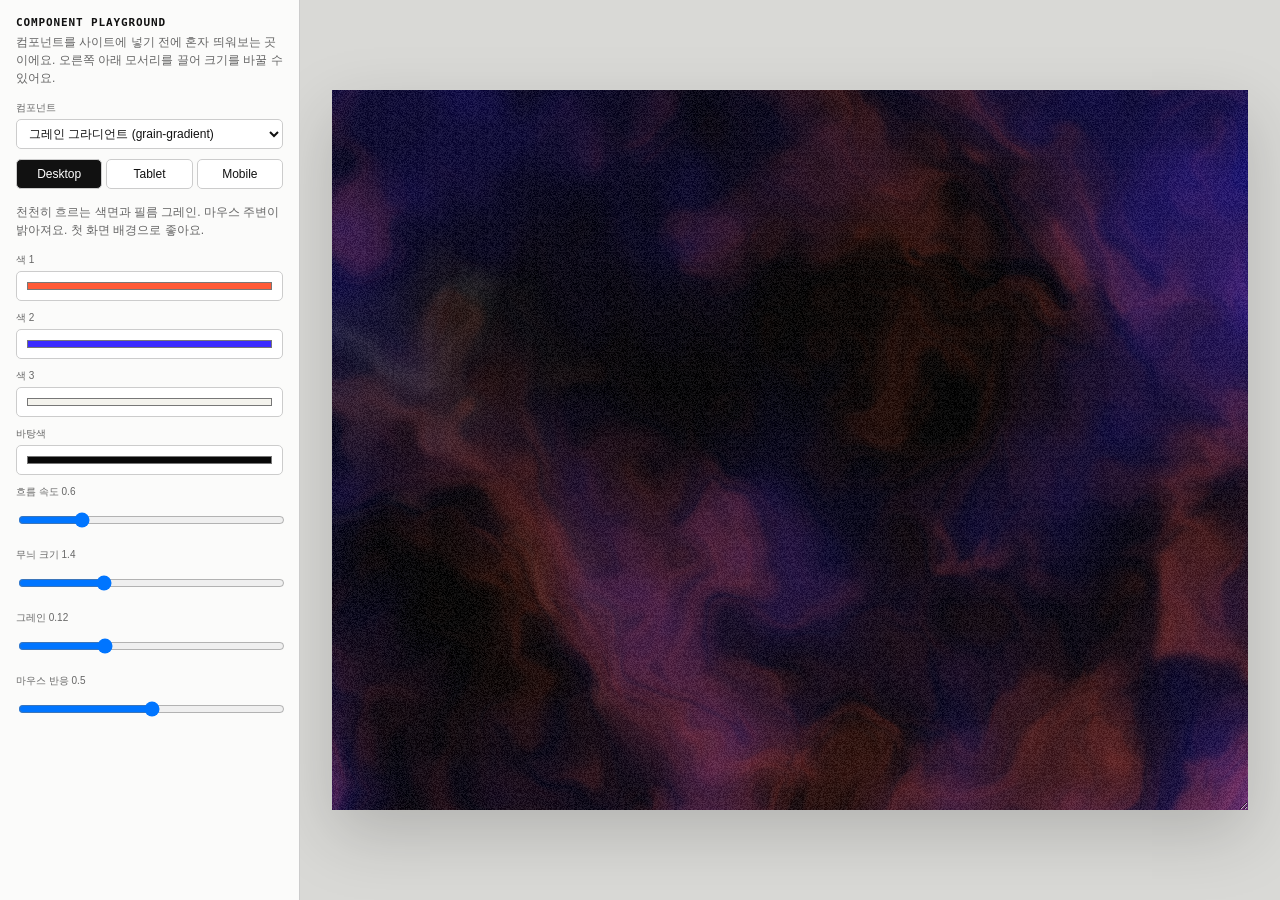
==== components/playground.html @ 98be7be2 "Archive Studio 5: responsive layouts, components, code blocks, motion - Desktop/Tablet/Mobile artboa" ====
<!doctype html>
<html lang="ko">
  <head>
    <meta charset="UTF-8" />
    <meta name="viewport" content="width=device-width, initial-scale=1" />
    <meta name="robots" content="noindex" />
    <title>Component Playground</title>
    <link rel="stylesheet" href="../styles.css?v=studio5" />
    <style>
      body { background: #d9d9d6; color: #111; font: 12px Arial, sans-serif; margin: 0; }
      .playground { display: grid; grid-template-columns: 300px minmax(0, 1fr); min-height: 100vh; }
      .playground aside { background: #fbfbfa; border-right: 1px solid #ccc; overflow: auto; padding: 16px; }
      .playground h1 { font: 600 11px/1.2 monospace; letter-spacing: .08em; margin: 0 0 4px; text-transform: uppercase; }
      .playground p { color: #666; line-height: 1.5; margin: 0 0 14px; }
      .playground label { display: block; margin-bottom: 10px; }
      .playground label span { color: #666; display: block; font-size: 10px; margin-bottom: 4px; }
      .playground input:not([type="checkbox"]), .playground select, .playground textarea { background: #fff; border: 1px solid #ccc; border-radius: 5px; box-sizing: border-box; min-height: 30px; padding: 6px 8px; width: 100%; }
      .playground .sizes { display: grid; gap: 4px; grid-template-columns: repeat(3, 1fr); margin-bottom: 14px; }
      .playground .sizes button { background: #fff; border: 1px solid #ccc; border-radius: 5px; padding: 7px; }
      .playground .sizes button.is-active { background: #111; color: #fff; }
      .playground main { align-items: center; display: flex; justify-content: center; overflow: auto; padding: 32px; }
      .stage { background: #fff; box-shadow: 0 24px 64px rgba(0,0,0,.18); position: relative; resize: both; overflow: hidden; }
      .stage > [data-component] { height: 100%; inset: 0; position: absolute; width: 100%; }
      .error { color: #ad3131; white-space: pre-wrap; }
    </style>
  </head>
  <body>
    <div class="playground">
      <aside>
        <h1>Component playground</h1>
        <p>컴포넌트를 사이트에 넣기 전에 혼자 띄워보는 곳이에요. 오른쪽 아래 모서리를 끌어 크기를 바꿀 수 있어요.</p>
        <label><span>컴포넌트</span><select data-pick></select></label>
        <div class="sizes"><button data-size="1200x720" class="is-active" type="button">Desktop</button><button data-size="834x700" type="button">Tablet</button><button data-size="390x700" type="button">Mobile</button></div>
        <p data-description></p>
        <form data-props></form>
        <p class="error" data-error></p>
      </aside>
      <main><div class="stage" data-stage style="width:1200px;height:720px"></div></main>
    </div>
    <script type="module">
      import { loadComponentMetas, mountComponents, resolveProps } from "../archive/components-host.js?v=studio5";
      const params = new URLSearchParams(location.search);
      const picker = document.querySelector("[data-pick]");
      const form = document.querySelector("[data-props]");
      const stage = document.querySelector("[data-stage]");
      const errorBox = document.querySelector("[data-error]");
      const escape = (value) => String(value ?? "").replace(/[&<>"']/g, (char) => ({ "&": "&amp;", "<": "&lt;", ">": "&gt;", '"': "&quot;", "'": "&#039;" })[char]);
      const metas = await loadComponentMetas();
      picker.innerHTML = metas.map((meta) => `<option value="${meta.id}">${escape(meta.name)} (${meta.id})</option>`).join("");
      if (params.get("c")) picker.value = params.get("c");
      let host = null;
      let props = {};

      const field = (prop, value) => {
        const name = `data-prop="${prop.key}"`;
        if (prop.type === "toggle") return `<label><input ${name} type="checkbox" ${value ? "checked" : ""}> ${escape(prop.label)}</label>`;
        if (prop.type === "select") return `<label><span>${escape(prop.label)}</span><select ${name}>${prop.options.map(([key, label]) => `<option value="${escape(key)}" ${key === value ? "selected" : ""}>${escape(label)}</option>`).join("")}</select></label>`;
        if (prop.type === "textarea" || prop.type === "images") return `<label><span>${escape(prop.label)}</span><textarea ${name} rows="4">${escape(Array.isArray(value) ? value.join("\n") : value)}</textarea></label>`;
        const type = prop.type === "range" ? "range" : prop.type === "number" ? "number" : prop.type === "color" ? "color" : "text";
        return `<label><span>${escape(prop.label)} <output>${prop.type === "range" ? escape(value) : ""}</output></span><input ${name} type="${type}" value="${escape(value)}" ${prop.min != null ? `min="${prop.min}"` : ""} ${prop.max != null ? `max="${prop.max}"` : ""} ${prop.step != null ? `step="${prop.step}"` : ""}></label>`;
      };

      const mount = () => {
        host?.destroy();
        errorBox.textContent = "";
        const meta = metas.find((item) => item.id === picker.value);
        stage.innerHTML = `<div class="canvas-component" data-component="${meta.id}" data-component-props="${escape(JSON.stringify(props))}"></div>`;
        host = mountComponents([stage], { editing: false });
        setTimeout(() => { const error = stage.querySelector("[data-component-error]")?.dataset.componentError; if (error) errorBox.textContent = error; }, 600);
      };

      const choose = () => {
        const meta = metas.find((item) => item.id === picker.value);
        props = resolveProps(meta, {});
        document.querySelector("[data-description]").textContent = meta.error ? `불러오기 실패: ${meta.error}` : meta.description;
        form.innerHTML = meta.props.map((prop) => field(prop, props[prop.key])).join("");
        mount();
      };

      form.addEventListener("input", (event) => {
        const input = event.target.closest("[data-prop]");
        if (!input) return;
        const meta = metas.find((item) => item.id === picker.value);
        const prop = meta.props.find((item) => item.key === input.dataset.prop);
        props[prop.key] = input.type === "checkbox" ? input.checked : ["range", "number"].includes(prop.type) ? Number(input.value) : prop.type === "images" ? input.value.split("\n").filter(Boolean) : input.value;
        const output = input.closest("label")?.querySelector("output");
        if (output) output.textContent = input.value;
        clearTimeout(form._timer);
        form._timer = setTimeout(mount, prop.type === "range" ? 120 : 300);
      });
      picker.addEventListener("change", choose);
      document.querySelectorAll("[data-size]").forEach((button) => button.addEventListener("click", () => {
        document.querySelectorAll("[data-size]").forEach((item) => item.classList.toggle("is-active", item === button));
        const [width, height] = button.dataset.size.split("x");
        stage.style.width = `${width}px`;
        stage.style.height = `${height}px`;
      }));
      choose();
    </script>
  </body>
</html>
---- styles.css ----
:root {
  --black: #080808;
  --white: #f4f3ed;
  --muted: #a4a39c;
  --accent: #ff5a36;
  --signal: #d8ff3e;
  --paper: #f1efe8;
  --ink: #11110f;
  --line-dark: rgba(244, 243, 237, 0.18);
  --line-light: rgba(17, 17, 15, 0.2);
  --sans: Arial, Helvetica, "Apple SD Gothic Neo", sans-serif;
  --serif: Georgia, "Times New Roman", "Noto Serif KR", serif;
  --mono: "SFMono-Regular", Consolas, "Liberation Mono", monospace;
}

* { box-sizing: border-box; }
html { background: var(--black); scroll-behavior: smooth; }
body { margin: 0; background: var(--black); color: var(--white); font-family: var(--sans); -webkit-font-smoothing: antialiased; text-rendering: optimizeLegibility; }
a { color: inherit; text-decoration: none; }
button, input, textarea, select { color: inherit; font: inherit; }
button { border: 0; }
::selection { background: var(--accent); color: var(--black); }
:focus-visible { outline: 2px solid currentColor; outline-offset: 4px; }
.skip-link { background: var(--white); color: var(--black); left: 1rem; padding: .65rem 1rem; position: fixed; top: -5rem; z-index: 100; }
.skip-link:focus { top: 1rem; }
.loading-screen { align-items: center; display: flex; font-family: var(--mono); font-size: .65rem; justify-content: center; letter-spacing: .08em; min-height: 100svh; text-transform: uppercase; }

.view-switch { align-items: center; display: flex; font-size: .7rem; gap: .5rem; letter-spacing: .08em; text-transform: uppercase; }
.view-switch a { opacity: .4; transition: opacity 180ms ease; }
.view-switch a:hover, .view-switch a.is-active { opacity: 1; }
.view-switch span { opacity: .35; }

/* Procedural project visuals */
.project-visual { background: color-mix(in srgb, var(--project-accent) 12%, #111); contain: paint; min-height: 16rem; overflow: hidden; position: relative; }
.project-visual > img { height: 100%; inset: 0; object-fit: cover; position: absolute; transition: filter 600ms ease, transform 900ms cubic-bezier(.16, 1, .3, 1); width: 100%; }
.project-visual__fallback { height: 100%; inset: 0; min-height: inherit; overflow: hidden; position: absolute; }
.project-visual__fallback::after { background-image: url("data:image/svg+xml,%3Csvg viewBox='0 0 180 180' xmlns='http://www.w3.org/2000/svg'%3E%3Cfilter id='n'%3E%3CfeTurbulence type='fractalNoise' baseFrequency='.92' numOctaves='3' stitchTiles='stitch'/%3E%3C/filter%3E%3Crect width='100%25' height='100%25' filter='url(%23n)' opacity='.24'/%3E%3C/svg%3E"); content: ""; inset: 0; mix-blend-mode: overlay; opacity: .42; pointer-events: none; position: absolute; }
.project-visual__upload-hint { bottom: 1rem; color: rgba(255,255,255,.64); font-family: var(--mono); font-size: .56rem; letter-spacing: .08em; position: absolute; right: 1rem; text-transform: uppercase; z-index: 4; }
.eye-field { background: radial-gradient(circle at 50% 50%, color-mix(in srgb, var(--project-secondary) 20%, transparent), transparent 52%), linear-gradient(125deg, #090909 0%, color-mix(in srgb, var(--project-accent) 40%, #090909) 100%); display: grid; gap: clamp(.7rem, 2.3vw, 2.2rem); grid-template-columns: repeat(5,1fr); inset: 0; padding: 11%; position: absolute; transform: scale(1.08) rotate(-5deg); }
.eye-field span { align-self: center; aspect-ratio: 2.1/1; border: 1px solid color-mix(in srgb, var(--project-secondary) 60%, transparent); border-radius: 50%; position: relative; transition: transform 500ms cubic-bezier(.16,1,.3,1); }
.eye-field span::after { aspect-ratio: 1; background: var(--project-secondary); border-radius: 50%; box-shadow: 0 0 1.1rem color-mix(in srgb,var(--project-secondary) 65%,transparent); content: ""; left: calc(50% - .17rem); position: absolute; top: calc(50% - .17rem); width: .34rem; }
.project-visual:hover .eye-field span:nth-child(3n+1) { transform: translateX(18%); }
.project-visual:hover .eye-field span:nth-child(3n+2) { transform: translateX(-16%); }
.balance-field { background: radial-gradient(circle at 20% 18%, rgba(255,255,255,.16), transparent 18%), linear-gradient(145deg, color-mix(in srgb,var(--project-accent) 78%,#090909),#090909 72%); inset: 0; position: absolute; }
.balance-field__ring { border: clamp(1.1rem,4vw,3.7rem) solid var(--project-secondary); border-radius: 50%; height: 65%; left: 22%; mix-blend-mode: screen; position: absolute; top: 13%; transform: rotate(-18deg); transition: transform 1.2s cubic-bezier(.16,1,.3,1); width: 50%; }
.balance-field__line { background: rgba(255,255,255,.72); height: 1px; left: 8%; position: absolute; top: 58%; transform: rotate(7deg); width: 86%; }
.balance-field__orb { aspect-ratio: 1; background: var(--project-secondary); border-radius: 50%; box-shadow: 0 0 2.5rem color-mix(in srgb,var(--project-secondary) 55%,transparent); position: absolute; transition: transform 1s cubic-bezier(.16,1,.3,1); }
.balance-field__orb--a { left: 14%; top: 51%; width: 6%; }
.balance-field__orb--b { right: 12%; top: 54%; width: 10%; }
.project-visual:hover .balance-field__ring { transform: rotate(11deg) scale(1.03); }
.project-visual:hover .balance-field__orb--a { transform: translate(12vw,-2.2rem); }
.project-visual:hover .balance-field__orb--b { transform: translate(-8vw,1.1rem); }
.sun-field { background: linear-gradient(180deg,#131927 0%,#1d2935 39%,color-mix(in srgb,var(--project-accent) 48%,#8c533b) 100%); inset: 0; position: absolute; }
.sun-field__disc { aspect-ratio: 1; background: var(--project-secondary); border-radius: 50%; box-shadow: 0 0 2rem color-mix(in srgb,var(--project-secondary) 95%,transparent),0 0 8rem color-mix(in srgb,var(--project-secondary) 52%,transparent); left: 50%; position: absolute; top: 44%; transform: translate(-50%,-50%); transition: transform 1.4s cubic-bezier(.16,1,.3,1); width: 43%; }
.sun-field__figure { background: #ecebe2; border-radius: 50% 50% 38% 38%; bottom: 8%; height: 33%; left: 47%; position: absolute; width: 7%; }
.sun-field__figure::after { background: #ecebe2; border-radius: 50%; content: ""; left: -7%; padding-top: 110%; position: absolute; top: -41%; width: 114%; }
.sun-field__horizon { background: rgba(255,255,255,.45); bottom: 7.5%; height: 1px; left: 6%; position: absolute; width: 88%; }
.project-visual:hover .sun-field__disc { transform: translate(-50%,-50%) scale(1.18); }

/* Immersive experience */
.experience-page { --mouse-x: 50vw; --mouse-y: 50vh; background: var(--black); color: var(--white); min-height: 100vh; overflow: clip; position: relative; }
.experience-page__aura { background: radial-gradient(circle 18rem at var(--mouse-x) var(--mouse-y),color-mix(in srgb,var(--accent) 11%,transparent),transparent 75%); inset: 0; pointer-events: none; position: fixed; z-index: 20; }
.experience-header { align-items: center; border-bottom: 1px solid var(--line-dark); display: grid; grid-template-columns: 1fr auto 1fr; left: 0; mix-blend-mode: difference; padding: 1.05rem 1.35rem; position: absolute; right: 0; top: 0; z-index: 30; }
.experience-header__name { align-items: center; display: flex; gap: .8rem; }
.experience-header__name span:first-child { border: 1px solid currentColor; border-radius: 50%; display: grid; font-size: .6rem; height: 2.1rem; letter-spacing: .04em; place-items: center; width: 2.1rem; }
.experience-header__name span:last-child { font-size: .62rem; letter-spacing: .07em; text-transform: uppercase; }
.experience-header__contact { align-items: center; display: flex; font-size: .65rem; gap: .5rem; justify-self: end; letter-spacing: .08em; text-transform: uppercase; }
.experience-header__contact span { transition: transform 200ms ease; }
.experience-header__contact:hover span { transform: translate(.2rem,-.2rem); }
.experience-hero { align-items: center; display: flex; min-height: 100svh; overflow: hidden; padding: 7rem 1.35rem 1.25rem; position: relative; }
.pointer-field { cursor: crosshair; height: 100%; inset: 0; position: absolute; touch-action: pan-y; width: 100%; }
.experience-hero::after { background: linear-gradient(90deg,rgba(8,8,8,.8),transparent 32%,transparent 72%,rgba(8,8,8,.38)),linear-gradient(0deg,rgba(8,8,8,.58),transparent 30%); content: ""; inset: 0; pointer-events: none; position: absolute; }
.experience-hero__topline { display: flex; font-family: var(--mono); font-size: .54rem; justify-content: space-between; left: 1.35rem; letter-spacing: .08em; position: absolute; right: 1.35rem; text-transform: uppercase; top: 5.3rem; z-index: 2; }
.experience-hero__topline span:nth-child(2) { left: 50%; position: absolute; transform: translateX(-50%); }
.experience-hero__title-wrap { pointer-events: none; position: relative; width: 100%; z-index: 2; }
.experience-hero__kicker { font-family: var(--serif); font-size: clamp(.88rem,1.3vw,1.2rem); font-style: italic; margin: 0 0 .8rem .4rem; }
.experience-hero h1 { align-items: center; display: flex; font-size: clamp(3.5rem,10.8vw,10rem); font-weight: 400; justify-content: space-between; letter-spacing: -.075em; line-height: .82; margin: 0; white-space: nowrap; }
.experience-hero h1 > span:not(.experience-hero__connector) { animation: title-breathe 8s ease-in-out infinite alternate; }
.experience-hero h1 > span:nth-child(3) { animation-delay: -2.6s; }
.experience-hero h1 > span:nth-child(5) { animation-delay: -5.2s; }
.experience-hero__connector { color: var(--accent); font-family: var(--serif); font-size: .35em; font-style: italic; letter-spacing: 0; margin: 0 .12em; }
@keyframes title-breathe { from { opacity: .82; transform: scaleX(.98); } to { opacity: 1; transform: scaleX(1.015); } }
.experience-hero__intro { bottom: 1.35rem; font-family: var(--serif); font-size: clamp(1rem,1.45vw,1.3rem); left: 1.35rem; line-height: 1.35; margin: 0; max-width: 31rem; position: absolute; z-index: 2; }
.experience-hero__scroll { align-items: center; bottom: 1.35rem; display: flex; font-family: var(--mono); font-size: .54rem; gap: .8rem; left: 50%; letter-spacing: .08em; position: absolute; text-transform: uppercase; transform: translateX(-50%); z-index: 3; }
.experience-hero__scroll span:last-child { animation: scroll-nudge 1.5s ease-in-out infinite; }
@keyframes scroll-nudge { 0%,100% { transform: translateY(-.15rem); } 50% { transform: translateY(.25rem); } }
.experience-hero__index { bottom: 1.35rem; display: flex; flex-direction: column; position: absolute; right: 1.35rem; text-align: right; z-index: 2; }
.experience-hero__index span:first-child { color: var(--signal); font-family: var(--serif); font-size: 2.6rem; font-style: italic; line-height: .9; }
.experience-hero__index span:last-child { font-family: var(--mono); font-size: .5rem; letter-spacing: .05em; margin-top: .4rem; text-transform: uppercase; }
.section-label { font-family: var(--mono); font-size: .56rem; letter-spacing: .08em; margin: 0; text-transform: uppercase; }
[data-reveal] { opacity: 0; transform: translateY(3rem); transition: opacity 900ms cubic-bezier(.16,1,.3,1),transform 900ms cubic-bezier(.16,1,.3,1); }
[data-reveal].is-visible { opacity: 1; transform: translateY(0); }
.experience-manifesto { border-bottom: 1px solid var(--line-dark); border-top: 1px solid var(--line-dark); display: grid; gap: 2rem; grid-template-columns: 1fr 3.6fr 1fr; padding: clamp(5rem,10vw,10rem) 1.35rem; }
.experience-manifesto__body p { font-size: clamp(2.25rem,5.35vw,5.8rem); font-weight: 400; letter-spacing: -.06em; line-height: .98; margin: 0; }
.experience-manifesto__body p + p { margin-top: .15em; padding-left: 8%; }
.experience-manifesto__body em { color: var(--accent); font-family: var(--serif); font-weight: 400; }
.experience-manifesto__aside { align-self: end; display: flex; flex-direction: column; font-family: var(--mono); font-size: .54rem; gap: .45rem; letter-spacing: .06em; text-transform: uppercase; }
.experience-works { padding: clamp(5rem,10vw,9rem) 1.35rem; }
.experience-section-head { align-items: end; display: flex; justify-content: space-between; margin-bottom: 3rem; }
.experience-section-head > p:last-child { color: var(--muted); font-family: var(--serif); font-size: .95rem; font-style: italic; margin: 0; }
.experience-works__list { display: flex; flex-direction: column; gap: clamp(5rem,10vw,10rem); }
.experience-work { --card-x: 0; --card-y: 0; display: grid; gap: 1rem; grid-template-columns: minmax(6rem,.7fr) minmax(0,4.2fr) minmax(16rem,1.5fr); position: relative; }
.experience-work:nth-child(even) { grid-template-columns: minmax(16rem,1.5fr) minmax(0,4.2fr) minmax(6rem,.7fr); }
.experience-work:nth-child(even) .experience-work__meta { grid-column: 3; grid-row: 1; }
.experience-work:nth-child(even) .project-visual { grid-column: 2; grid-row: 1; }
.experience-work:nth-child(even) .experience-work__copy { grid-column: 1; grid-row: 1; }
.experience-work__meta { border-top: 1px solid var(--line-dark); display: flex; flex-direction: column; font-family: var(--mono); font-size: .53rem; gap: .45rem; letter-spacing: .05em; padding-top: .75rem; text-transform: uppercase; }
.experience-work__meta span:first-child { color: var(--accent); font-family: var(--serif); font-size: 3.2rem; font-style: italic; letter-spacing: -.05em; line-height: .8; margin-bottom: auto; }
.experience-work > .project-visual { aspect-ratio: 1.42/1; transform: perspective(1100px) rotateY(calc(var(--card-x)*1.8deg)) rotateX(calc(var(--card-y)*-1.8deg)); transition: transform 500ms cubic-bezier(.16,1,.3,1); }
.experience-work__copy { align-content: end; border-top: 1px solid var(--line-dark); display: grid; gap: 2rem; padding-top: .75rem; position: relative; }
.experience-work__copy > div > p { color: var(--muted); font-family: var(--serif); font-size: .9rem; margin: 0 0 .35rem; }
.experience-work__copy h2 { font-size: clamp(1.8rem,3.3vw,3.8rem); font-weight: 400; letter-spacing: -.055em; line-height: .95; margin: 0; }
.experience-work__copy > p { color: #b4b3ad; font-family: var(--serif); font-size: .95rem; line-height: 1.48; margin: 0; max-width: 25rem; }
.experience-work__arrow { align-items: center; border: 1px solid var(--line-dark); border-radius: 50%; display: flex; height: 2.8rem; justify-content: center; position: absolute; right: 0; top: .75rem; transition: background 250ms ease,color 250ms ease,transform 250ms ease; width: 2.8rem; }
.experience-work:hover .experience-work__arrow { background: var(--white); color: var(--black); transform: rotate(45deg); }
.experience-research { border-top: 1px solid var(--line-dark); padding: clamp(5rem,10vw,9rem) 1.35rem; }
.experience-research__grid { display: grid; grid-template-columns: repeat(3,1fr); }
.experience-research__grid article { border-left: 1px solid var(--line-dark); min-height: 25rem; padding: 1.2rem; position: relative; }
.experience-research__grid article:last-child { border-right: 1px solid var(--line-dark); }
.experience-research__grid article > span { color: var(--accent); font-family: var(--serif); font-size: 1rem; font-style: italic; }
.experience-research__grid h2 { bottom: 7.8rem; font-size: clamp(1.8rem,3vw,3.5rem); font-weight: 400; left: 1.2rem; letter-spacing: -.05em; line-height: .92; margin: 0; position: absolute; right: 1.2rem; }
.experience-research__grid article > p { bottom: 1.2rem; color: var(--muted); font-family: var(--serif); font-size: .94rem; left: 1.2rem; line-height: 1.45; margin: 0; max-width: 23rem; position: absolute; right: 1.2rem; }
.experience-about { background: var(--white); color: var(--black); display: grid; gap: 2rem; grid-template-columns: 1fr 3.4fr 1fr; padding: clamp(5rem,10vw,10rem) 1.35rem; }
.experience-about__copy h2 { font-size: clamp(2.5rem,5.4vw,6rem); font-weight: 400; letter-spacing: -.065em; line-height: .93; margin: 0; }
.experience-about__copy > p { font-family: var(--serif); font-size: clamp(1.05rem,1.4vw,1.28rem); line-height: 1.5; margin: 5rem 0 0 24%; max-width: 38rem; }
.experience-about__contact { align-self: end; font-family: var(--mono); font-size: .56rem; letter-spacing: .04em; text-transform: uppercase; }
.experience-about__contact a { border-bottom: 1px solid currentColor; display: inline-block; margin-top: 1rem; padding-bottom: .25rem; }
.experience-footer { align-items: center; background: var(--white); border-top: 1px solid var(--line-light); color: var(--black); display: grid; font-family: var(--mono); font-size: .53rem; grid-template-columns: 1fr auto 1fr; letter-spacing: .05em; padding: 1.4rem 1.35rem; text-transform: uppercase; }
.experience-footer p { margin: 0; }
.experience-footer div { display: flex; gap: 1rem; }
.experience-footer button { background: none; cursor: pointer; justify-self: end; padding: 0; text-transform: uppercase; }

/* Freeform archive canvas */
html[data-view="archive"],html[data-view="archive"] body { background: #fff; color: #111; }
.archive-page { background: #fff; color: #111; min-height: 100vh; overflow: clip; }
.archive-page ::selection { background: #111; color: #fff; }
.archive-canvas-nav { align-items: center; background: rgba(255,255,255,.9); border-bottom: 1px solid #e6e6e6; display: flex; height: 3rem; justify-content: center; position: relative; z-index: 100; }
.archive-canvas-nav .view-switch { font-size: .62rem; }
.archive-canvas-viewport { min-height: calc(100vh - 3rem); overflow: hidden; width: 100%; }
.archive-canvas-sizer { margin: 0 auto; position: relative; }
.archive-canvas { background: #fff; overflow: hidden; position: relative; transform-origin: top left; }
.canvas-block { position: absolute; transform-origin: center; }
.canvas-block__entrance,.canvas-block__timeline,.canvas-block__loop,.canvas-block__hover,.canvas-block__content,.canvas-block__content > *,.canvas-block__link { display: block; height: 100%; width: 100%; }
.canvas-block__entrance { opacity: 1; transition: opacity var(--entrance-duration) var(--entrance-easing) var(--entrance-delay),filter var(--entrance-duration) var(--entrance-easing) var(--entrance-delay),transform var(--entrance-duration) var(--entrance-easing) var(--entrance-delay); }
.canvas-block__timeline { transform-origin: center; }
[data-motion-lab] .canvas-block__timeline { will-change: transform,opacity,filter; }
.canvas-block__text { margin: 0; overflow: hidden; white-space: pre-wrap; }
.canvas-block img,.canvas-block video,.canvas-block audio,.canvas-block iframe { border: 0; display: block; height: 100%; width: 100%; }
.canvas-block__repeated-image,.canvas-block__shape { height: 100%; width: 100%; }
.canvas-block__button { align-items: center; display: flex; justify-content: center; overflow: hidden; text-decoration: none; }
.canvas-block__link:active .canvas-block__button { transform: scale(.97); }
.canvas-block__line { height: 100%; width: 100%; }
.canvas-block--image .canvas-block__content,.canvas-block--video .canvas-block__content,.canvas-block--audio .canvas-block__content,.canvas-block--gallery .canvas-block__content,.canvas-block--embed .canvas-block__content { overflow: hidden; }
.canvas-block__placeholder { align-items: center; background: repeating-linear-gradient(135deg,#f2f2f2,#f2f2f2 8px,#e9e9e9 8px,#e9e9e9 16px); color: #777; display: flex; font-family: var(--mono); font-size: .65rem; height: 100%; justify-content: center; letter-spacing: .08em; width: 100%; }
.canvas-native-media,.canvas-gif-shell,.canvas-embed-shell,.canvas-embed-placeholder,.canvas-editor-media-preview,.canvas-audio-link,.canvas-media-poster { height: 100%; position: relative; width: 100%; }
.canvas-native-media video,.canvas-native-media audio,.canvas-gif-shell img,.canvas-media-poster__image { height: 100%; object-fit: cover; width: 100%; }
.canvas-media-poster { align-items: center; background: #e9e9e5; display: flex; justify-content: center; overflow: hidden; }
.canvas-media-poster__fallback { color: #111; font-family: var(--mono); font-size: clamp(.62rem,1.1vw,1rem); letter-spacing: .12em; text-align: center; text-transform: uppercase; }
.canvas-media-play { align-items: center; backdrop-filter: blur(14px); background: rgba(17,17,17,.88); border: 1px solid rgba(255,255,255,.28); border-radius: 999px; bottom: 18px; color: #fff; cursor: pointer; display: flex; font-family: var(--mono); font-size: 10px; gap: 9px; left: 18px; letter-spacing: .04em; max-width: calc(100% - 36px); min-height: 44px; padding: 10px 14px; position: absolute; text-transform: uppercase; transform: scale(var(--archive-control-scale,1)); transform-origin: left bottom; transition: background 180ms ease,transform 180ms ease; width: auto; z-index: 4; }
.canvas-media-play:hover { background: #111; transform: translateY(-2px) scale(var(--archive-control-scale,1)); }
.canvas-media-play:focus-visible { outline: 2px solid #fff; outline-offset: 3px; }
.canvas-media-play span { font-size: 9px; }
.canvas-media-play strong { font-size: inherit; font-weight: 500; overflow: hidden; text-overflow: ellipsis; white-space: nowrap; }
.canvas-media-play[hidden] { display: none; }
.canvas-native-media[data-media-mode="controls"] .canvas-media-play { display: none; }
.archive-canvas--compact-controls .canvas-native-media[data-media-mode="controls"] .canvas-media-play { display: flex; }
.canvas-native-media--audio { align-items: center; background: #111; display: flex; padding: 12px; }
.canvas-native-media--audio audio { height: 40px; }
.canvas-audio-link { align-items: center; background: #111; color: #fff; display: flex; font-family: var(--mono); gap: 14px; justify-content: center; letter-spacing: .04em; padding: 16px; text-transform: uppercase; }
.canvas-audio-link span { font-size: 1.5em; }
.canvas-embed-placeholder { background: #e9e9e5; overflow: hidden; }
.canvas-embed-placeholder .canvas-media-poster { inset: 0; position: absolute; }
.canvas-media-link-label { backdrop-filter: blur(14px); background: rgba(255,255,255,.88); border: 1px solid rgba(0,0,0,.18); bottom: 18px; color: #111; font-family: var(--mono); font-size: 10px; left: 18px; letter-spacing: .05em; min-height: 44px; padding: 14px; position: absolute; text-transform: uppercase; transform: scale(var(--archive-control-scale,1)); transform-origin: left bottom; z-index: 3; }
.canvas-embed-shell iframe { inset: 0; position: absolute; }
.canvas-editor-media-preview { background: #e9e9e5; overflow: hidden; }
.canvas-editor-media-preview--audio { align-items: center; background: #111; color: #fff; display: flex; gap: 14px; padding: 18px; }
.canvas-editor-media-preview--audio > span:first-child { font-size: 1.6em; }
.canvas-editor-media-badge { background: #111; color: #fff; font-family: var(--mono); font-size: 10px; left: 12px; letter-spacing: .08em; padding: 6px 8px; position: absolute; text-transform: uppercase; top: 12px; z-index: 4; }
.canvas-marquee { align-items: center; display: flex; overflow: hidden; white-space: nowrap; }
.canvas-marquee__track { animation: archive-marquee var(--marquee-speed) linear infinite; display: flex; min-width: max-content; will-change: transform; }
.canvas-marquee--right .canvas-marquee__track { animation-direction: reverse; }
.canvas-marquee__track > div { display: flex; }
.canvas-marquee__track span { display: inline-block; padding-right: 1.2em; }
@keyframes archive-marquee { to { transform: translateX(-50%); } }

/* Archive interactions */
.canvas-block[data-entrance="fade"] .canvas-block__entrance { opacity: 0; }
.canvas-block[data-entrance="rise"] .canvas-block__entrance { opacity: 0; transform: translateY(54px); }
.canvas-block[data-entrance="fall"] .canvas-block__entrance { opacity: 0; transform: translateY(-54px); }
.canvas-block[data-entrance="slide-left"] .canvas-block__entrance { opacity: 0; transform: translateX(70px); }
.canvas-block[data-entrance="slide-right"] .canvas-block__entrance { opacity: 0; transform: translateX(-70px); }
.canvas-block[data-entrance="scale"] .canvas-block__entrance { opacity: 0; transform: scale(.78); }
.canvas-block[data-entrance="blur"] .canvas-block__entrance { filter: blur(24px); opacity: 0; transform: scale(1.04); }
.canvas-block[data-entrance="rotate"] .canvas-block__entrance { opacity: 0; transform: rotate(-12deg) scale(.88); }
.canvas-block.is-motion-visible .canvas-block__entrance { filter: none; opacity: 1; transform: none; }
.canvas-block[data-loop="float"] .canvas-block__loop { animation: archive-float var(--loop-duration) ease-in-out var(--loop-delay) infinite var(--loop-direction); }
.canvas-block[data-loop="pulse"] .canvas-block__loop { animation: archive-pulse var(--loop-duration) ease-in-out var(--loop-delay) infinite var(--loop-direction); }
.canvas-block[data-loop="spin"] .canvas-block__loop { animation: archive-spin var(--loop-duration) linear var(--loop-delay) infinite var(--loop-direction); }
.canvas-block[data-loop="bounce"] .canvas-block__loop { animation: archive-bounce var(--loop-duration) cubic-bezier(.33,1,.68,1) var(--loop-delay) infinite var(--loop-direction); }
.canvas-block[data-loop="sway"] .canvas-block__loop { animation: archive-sway var(--loop-duration) ease-in-out var(--loop-delay) infinite var(--loop-direction); }
.canvas-block[data-loop="breathe"] .canvas-block__loop { animation: archive-breathe var(--loop-duration) ease-in-out var(--loop-delay) infinite var(--loop-direction); }
.canvas-block__hover { transition: filter var(--hover-duration) ease,opacity var(--hover-duration) ease,transform var(--hover-duration) cubic-bezier(.22,1,.36,1); }
.canvas-block[data-hover="lift"]:hover .canvas-block__hover { filter: drop-shadow(0 18px 16px rgba(0,0,0,.22)); transform: translateY(-12px); }
.canvas-block[data-hover="scale"]:hover .canvas-block__hover { transform: scale(var(--hover-amount)); }
.canvas-block[data-hover="tilt"]:hover .canvas-block__hover { transform: perspective(700px) rotateX(5deg) rotateY(-7deg) scale(1.02); }
.canvas-block[data-hover="glow"]:hover .canvas-block__hover { filter: drop-shadow(0 0 22px currentColor); }
.canvas-block[data-hover="invert"]:hover .canvas-block__hover { filter: invert(1); }
.canvas-block[data-hover="fade"]:hover .canvas-block__hover { opacity: .45; }
@keyframes archive-float { to { transform: translateY(-22px); } }
@keyframes archive-pulse { to { opacity: .38; } }
@keyframes archive-spin { to { transform: rotate(360deg); } }
@keyframes archive-bounce { 45% { transform: translateY(-26px); } 70% { transform: translateY(0); } 84% { transform: translateY(-9px); } }
@keyframes archive-sway { to { transform: rotate(5deg); } }
@keyframes archive-breathe { to { transform: scale(1.07); } }
.archive-motion-paused .canvas-block * { animation-play-state: paused !important; }

.canvas-gallery { height: 100%; overflow: hidden; width: 100%; }
.canvas-gallery--grid { display: grid; gap: var(--gallery-gap); grid-auto-rows: minmax(0,1fr); grid-template-columns: repeat(var(--gallery-columns),minmax(0,1fr)); }
.canvas-gallery__item { height: 100%; margin: 0; min-height: 0; overflow: hidden; position: relative; width: 100%; }
.canvas-gallery--grid .canvas-gallery__item { height: auto; }
.canvas-gallery__item img { height: 100%; object-fit: cover; width: 100%; }
.canvas-gallery__item figcaption { background: linear-gradient(transparent,rgba(0,0,0,.72)); bottom: 0; color: #fff; font-size: 11px; left: 0; padding: 28px 12px 10px; position: absolute; right: 0; }
.canvas-gallery--slideshow { position: relative; }
.canvas-gallery--slideshow .canvas-gallery__item { inset: 0; opacity: 0; position: absolute; transition: opacity 600ms ease; }
.canvas-gallery--slideshow .canvas-gallery__item.is-active { opacity: 1; }
.canvas-auto-nav { align-items: center; display: flex; gap: var(--nav-gap); height: 100%; overflow: auto; scrollbar-width: none; width: 100%; }
.canvas-auto-nav::-webkit-scrollbar { display: none; }
.canvas-auto-nav--vertical { align-items: flex-start; flex-direction: column; justify-content: center; }
.canvas-auto-nav a { align-items: baseline; display: inline-flex; gap: .42em; text-decoration: none; transition: background 180ms ease,color 180ms ease,opacity 180ms ease; }
.canvas-auto-nav a > span { font-size: .68em; opacity: .5; }
.canvas-auto-nav--active-underline a[aria-current="page"] { text-decoration: underline; text-underline-offset: .25em; }
.canvas-auto-nav--active-pill a { border-radius: 999px; padding: .45em .75em; }
.canvas-auto-nav--active-pill a[aria-current="page"] { background: #111; color: #fff; }
.canvas-auto-nav--active-fade a:not([aria-current="page"]) { opacity: .3; }
.canvas-auto-nav--active-none a[aria-current="page"] { text-decoration: none; }

.archive-page-nav { background: rgba(255,255,255,.86); border: 1px solid rgba(0,0,0,.12); border-radius: 999px; display: flex; gap: .25rem; left: 50%; max-width: calc(100vw - 2rem); overflow-x: auto; padding: .3rem; position: fixed; top: 4rem; transform: translateX(-50%); white-space: nowrap; z-index: 110; }
.archive-page-nav a { border-radius: 999px; font-family: var(--mono); font-size: .55rem; letter-spacing: .04em; padding: .5rem .72rem; text-transform: uppercase; }
.archive-page-nav a.is-active { background: #111; color: #fff; }
.archive-scroll-progress { background: #111; height: 2px; left: 0; position: fixed; right: 0; top: 0; transform: scaleX(0); transform-origin: left; z-index: 150; }
.archive-motion-toggle { background: rgba(255,255,255,.88); border: 1px solid rgba(0,0,0,.18); bottom: 1rem; color: #111; cursor: pointer; font-family: var(--mono); font-size: .53rem; letter-spacing: .04em; padding: .55rem .7rem; position: fixed; right: 1rem; text-transform: uppercase; z-index: 120; }
.archive-custom-cursor { left: 0; pointer-events: none; position: fixed; top: 0; z-index: 9999; }
.archive-custom-cursor--dot { background: var(--cursor-color); border-radius: 50%; height: 14px; margin: -7px 0 0 -7px; width: 14px; }
.archive-custom-cursor--crosshair { height: 24px; margin: -12px 0 0 -12px; width: 24px; }
.archive-custom-cursor--crosshair::before,.archive-custom-cursor--crosshair::after { background: var(--cursor-color); content: ""; left: 50%; position: absolute; top: 50%; transform: translate(-50%,-50%); }
.archive-custom-cursor--crosshair::before { height: 1px; width: 100%; }.archive-custom-cursor--crosshair::after { height: 100%; width: 1px; }
.has-archive-cursor,.has-archive-cursor a,.has-archive-cursor button { cursor: none !important; }
.archive-lightbox { background: rgba(0,0,0,.92); border: 0; height: 100%; margin: 0; max-height: none; max-width: none; padding: 4rem; width: 100%; }
.archive-lightbox::backdrop { background: rgba(0,0,0,.9); }
.archive-lightbox img { height: 100%; object-fit: contain; width: 100%; }
.archive-lightbox button { background: transparent; color: #fff; cursor: pointer; font-size: 2rem; position: absolute; right: 1.5rem; top: 1rem; }
.has-archive-cursor .archive-lightbox,.has-archive-cursor .archive-lightbox * { cursor: auto !important; }
.has-archive-cursor .archive-lightbox button { cursor: pointer !important; }
.archive-transition-fade { animation: archive-page-fade var(--page-transition-duration) var(--page-transition-easing) both; }
.archive-transition-slide { animation: archive-page-slide var(--page-transition-duration) var(--page-transition-easing) both; }
.archive-transition-zoom { animation: archive-page-zoom var(--page-transition-duration) var(--page-transition-easing) both; }
.archive-native-transition .archive-transition-fade,.archive-native-transition .archive-transition-slide,.archive-native-transition .archive-transition-zoom { animation: none; }
@keyframes archive-page-fade { from { opacity: 0; } }
@keyframes archive-page-slide { from { opacity: 0; transform: translateY(28px); } }
@keyframes archive-page-zoom { from { opacity: 0; transform: scale(.985); } }
::view-transition-old(root) { animation-duration: var(--page-transition-duration); }
::view-transition-new(root) { animation-duration: var(--page-transition-duration); }

/* Archive Studio 4 */
.archive-page--studio { background: #d9d9d6; height: 100dvh; overflow: hidden; }
.archive-studio { --studio-accent: #4d5cff; --studio-border: #d9d9d6; --studio-muted: #767676; --studio-panel: #fbfbfa; background: #d9d9d6; color: #111; display: grid; font-family: Arial,sans-serif; font-size: 12px; grid-template-columns: 292px minmax(0,1fr) 326px; height: 100dvh; }
.archive-studio * { box-sizing: border-box; }
.archive-studio button,.archive-studio input,.archive-studio textarea,.archive-studio select { color: #111; font: inherit; }
.archive-studio button { cursor: pointer; }
.archive-studio button:focus-visible,.archive-studio input:focus-visible,.archive-studio textarea:focus-visible,.archive-studio select:focus-visible,.archive-studio summary:focus-visible { outline: 2px solid var(--studio-accent); outline-offset: 1px; }
.archive-studio__left,.archive-studio__inspector { background: var(--studio-panel); overflow: auto; position: relative; z-index: 50; }
.archive-studio__left { border-right: 1px solid var(--studio-border); }
.archive-studio__inspector { border-left: 1px solid var(--studio-border); }
.archive-studio__brand { align-items: center; border-bottom: 1px solid var(--studio-border); display: flex; font-family: var(--mono); height: 58px; justify-content: space-between; padding: 0 16px; }
.archive-studio__brand strong { align-items: center; display: flex; font-size: 11px; gap: 8px; letter-spacing: .065em; }
.archive-studio__brand b { align-items: center; background: #111; border-radius: 50%; color: #fff; display: inline-flex; font-size: 9px; height: 21px; justify-content: center; width: 21px; }
.archive-studio__brand span,.studio-muted { color: var(--studio-muted); font-size: 10px; }
.studio-exit { align-items: center; border-bottom: 1px solid var(--studio-border); display: flex; font-size: 11px; height: 39px; padding: 0 16px; transition: background 150ms ease; }
.studio-exit:hover { background: #f0f0ed; }
.studio-panel { border-bottom: 1px solid var(--studio-border); padding: 16px; }
.studio-panel h2 { color: #111; font-family: var(--mono); font-size: 9px; font-weight: 600; letter-spacing: .1em; margin: 0; text-transform: uppercase; }
.studio-panel__head { align-items: center; display: flex; justify-content: space-between; margin-bottom: 13px; }
.studio-panel__head > div { align-items: baseline; display: flex; gap: 7px; }
.studio-panel__head small { color: var(--studio-muted); font-size: 9px; }
.studio-page-group { background: #f3f3f0; border-radius: 7px; margin-bottom: 8px; padding: 5px; }
.studio-page-group__label { align-items: center; color: #5f5f5b; display: flex; font-family: var(--mono); font-size: 9px; justify-content: space-between; letter-spacing: .07em; padding: 5px 6px 7px; text-transform: uppercase; }
.studio-page-group__label small { align-items: center; background: #e3e3df; border-radius: 999px; display: inline-flex; font-size: 8px; height: 16px; justify-content: center; min-width: 16px; padding: 0 5px; }
.studio-page-group > .studio-muted { margin: 2px 6px 6px; }
.studio-page-row { align-items: center; border: 1px solid transparent; border-radius: 5px; display: grid; grid-template-columns: minmax(0,1fr) auto; margin-bottom: 2px; transition: background 140ms ease,border-color 140ms ease; }
.studio-page-row:last-child { margin-bottom: 0; }
.studio-page-row:hover { background: rgba(255,255,255,.62); }
.studio-page-row.is-active { background: #fff; border-color: #d5d5d1; box-shadow: 0 1px 3px rgba(0,0,0,.05); }
.studio-page-row > button { align-items: center; background: transparent; display: grid; gap: 7px; grid-template-columns: 14px minmax(0,1fr); min-width: 0; padding: 7px; text-align: left; width: 100%; }
.studio-page-row__icon { color: var(--studio-accent); font-size: 9px; text-align: center; }
.studio-page-row strong { font-size: 11px; font-weight: 500; overflow: hidden; text-overflow: ellipsis; white-space: nowrap; }
.studio-page-row small { color: #686864; font-family: var(--mono); font-size: 9px; grid-column: 2; overflow: hidden; text-overflow: ellipsis; white-space: nowrap; }
.studio-page-row > div { display: none; gap: 1px; padding-right: 4px; }
.studio-page-row:hover > div,.studio-page-row.is-active > div { display: flex; }
.studio-page-row > div button { background: transparent; border-radius: 3px; color: #777; padding: 4px; }
.studio-page-row > div button:hover { background: #ecece8; color: #111; }
.studio-page-create { display: grid; gap: 6px; grid-template-columns: 1.25fr 1fr; margin-top: 9px; }
.studio-page-create button { background: #fff; border: 1px solid #cececa; border-radius: 6px; font-size: 10px; padding: 9px 7px; }
.studio-page-create button:first-child { background: #111; border-color: #111; color: #fff; }
.studio-page-create button:hover { transform: translateY(-1px); }
.studio-pages [data-page-list] { max-height: 310px; overflow: auto; }
.studio-page-actions { display: grid; gap: 5px; grid-template-columns: 1.3fr 1fr 1fr; }
.studio-page-actions button,.studio-presets button { background: #fff; border: 1px solid #d3d3cf; border-radius: 5px; font-size: 10px; min-height: 31px; padding: 7px 5px; }
.studio-page-actions button:disabled { color: #999; cursor: default; }
.studio-layers [data-layer-list] { max-height: 220px; overflow: auto; }
.studio-layer { align-items: center; background: transparent; border-radius: 5px; display: grid; font-size: 11px; gap: 7px; grid-template-columns: 44px minmax(0,1fr) auto; padding: 7px 8px; text-align: left; width: 100%; }
.studio-layer span { color: #686864; font-family: var(--mono); font-size: 9px; overflow: hidden; text-transform: uppercase; }
.studio-layer:hover,.studio-layer.is-active { background: #eaeae7; }
.studio-insert__label { color: #686864; font-family: var(--mono); font-size: 9px; letter-spacing: .08em; margin: 15px 0 6px; text-transform: uppercase; }
.studio-add-grid { display: grid; gap: 6px; grid-template-columns: 1fr 1fr; }
.studio-add-grid button,.inspector-actions button,.inspector-file,.studio-callout button { background: #fff; border: 1px solid #d3d3cf; border-radius: 6px; font-size: 11px; min-height: 37px; padding: 8px; text-align: left; transition: border-color 140ms ease,box-shadow 140ms ease,transform 140ms ease; }
.studio-add-grid button:hover,.inspector-actions button:hover,.inspector-file:hover,.studio-callout button:hover { border-color: #777; box-shadow: 0 2px 8px rgba(0,0,0,.06); transform: translateY(-1px); }
.studio-site-settings { cursor: default; padding: 0; }
.studio-site-settings > summary { cursor: pointer; font-family: var(--mono); font-size: 9px; font-weight: 600; letter-spacing: .1em; list-style: none; padding: 16px; text-transform: uppercase; }
.studio-site-settings > summary::after { color: #777; content: "+"; float: right; }
.studio-site-settings[open] > summary::after { content: "−"; }
.studio-site-settings__body { border-top: 1px solid var(--studio-border); padding: 14px 16px 5px; }
.studio-fields { display: grid; gap: 8px; }
.studio-fields--two { grid-template-columns: minmax(0,1fr) minmax(0,1fr); }
.archive-studio label { display: block; margin: 0 0 10px; min-width: 0; }
.archive-studio label > span { color: #686864; display: block; font-size: 10px; line-height: 1.3; margin-bottom: 4px; }
.archive-studio input:not([type="checkbox"]),.archive-studio textarea,.archive-studio select { background: #fff; border: 1px solid #d3d3cf; border-radius: 5px; min-height: 32px; padding: 7px 8px; resize: vertical; width: 100%; }
.archive-studio textarea { line-height: 1.45; }
.archive-studio input:not([type="checkbox"]):hover,.archive-studio textarea:hover,.archive-studio select:hover { border-color: #aaa; }
.archive-studio input:not([type="checkbox"]):focus,.archive-studio textarea:focus,.archive-studio select:focus { border-color: var(--studio-accent); box-shadow: 0 0 0 2px rgba(77,92,255,.1); outline: 0; }
.archive-studio input[type="checkbox"] { accent-color: var(--studio-accent); height: 14px; margin: 0; width: 14px; }
.studio-check { align-items: center; display: flex !important; gap: 7px; }
.studio-check span { margin: 0 !important; }
.studio-checks { display: grid; gap: 2px 8px; grid-template-columns: minmax(0,1fr) minmax(0,1fr); }
.archive-studio__center { display: grid; grid-template-columns: minmax(0,1fr); grid-template-rows: 58px minmax(0,1fr); min-height: 0; min-width: 0; overflow: hidden; }
.archive-studio__center.is-motion-mode { grid-template-rows: 58px minmax(0,1fr) 264px; }
.archive-studio__topbar { align-items: center; background: rgba(251,251,250,.96); border-bottom: 1px solid var(--studio-border); display: flex; gap: 16px; justify-content: space-between; padding: 0 12px 0 16px; position: relative; z-index: 40; }
.studio-mode-switch { background: #e9e9e5; border: 1px solid #d0d0cc; border-radius: 7px; display: flex; flex: 0 0 auto; padding: 2px; }
.archive-studio__topbar .studio-mode-switch button { background: transparent; border: 0; border-radius: 5px; min-height: 27px; padding: 5px 9px; }
.archive-studio__topbar .studio-mode-switch button.is-active { background: #111; color: #fff; }
.studio-topbar__context { align-items: baseline; display: flex; flex: 0 0 auto; gap: 8px; min-width: 0; }
.studio-topbar__context strong { font-size: 12px; font-weight: 600; }
.studio-topbar__context span { color: #666; font-family: var(--mono); font-size: 9px; }
.studio-topbar__context small { color: #676763; font-size: 9px; max-width: 155px; overflow: hidden; text-overflow: ellipsis; white-space: nowrap; }
.studio-topbar__actions { display: flex; gap: 5px; min-width: 0; overflow-x: auto; padding: 8px 0; }
.archive-studio__topbar button,.archive-studio__topbar select { background: #fff; border: 1px solid #d3d3cf; border-radius: 5px; flex: 0 0 auto; font-size: 10px; min-height: 32px; padding: 7px 9px; white-space: nowrap; }
.archive-studio__topbar button:hover,.archive-studio__topbar select:hover { border-color: #888; }
.archive-studio__topbar .studio-publish { background: #111; border-color: #111; box-shadow: -12px 0 16px var(--studio-panel); color: #fff; position: sticky; right: 0; z-index: 2; }
.archive-studio__workspace { background-color: #d9d9d6; background-image: radial-gradient(rgba(0,0,0,.12) .65px,transparent .65px); background-size: 14px 14px; min-height: 0; overflow: auto; padding: clamp(28px,3vw,40px); }
.archive-studio__board-sizer { margin: 0 auto; position: relative; }
.archive-studio__board { box-shadow: 0 2px 3px rgba(0,0,0,.1),0 24px 72px rgba(0,0,0,.14); left: 0; position: absolute; top: 0; transform-origin: top left; width: max-content; }
.archive-canvas--editing { background-image: linear-gradient(rgba(0,0,0,.038) 1px,transparent 1px),linear-gradient(90deg,rgba(0,0,0,.038) 1px,transparent 1px); background-size: var(--canvas-grid) var(--canvas-grid); overflow: hidden; }
.archive-canvas__empty { align-items: center; color: #a4a4a0; display: flex; font-family: var(--mono); font-size: 11px; inset: 0; justify-content: center; letter-spacing: .06em; pointer-events: none; position: absolute; }
.archive-studio .canvas-block { cursor: move; touch-action: none; }
.archive-studio .canvas-block__content { pointer-events: none; }
.archive-studio .canvas-block__entrance,.archive-studio .canvas-block__loop,.archive-studio .canvas-block__hover { animation: none !important; filter: none !important; opacity: 1 !important; transform: none !important; transition: none !important; }
.archive-studio .canvas-block.is-hidden-layer { opacity: .22 !important; }
.archive-studio .canvas-block.is-locked { cursor: not-allowed; }
.archive-studio .canvas-block::after { border: calc(1px / var(--studio-zoom,1)) solid transparent; content: ""; inset: 0; pointer-events: none; position: absolute; }
.archive-studio .canvas-block:hover::after { border-color: #7582ff; }
.archive-studio .canvas-block.is-selected::after { border-color: var(--studio-accent); box-shadow: 0 0 0 calc(1px / var(--studio-zoom,1)) rgba(77,92,255,.16); }
.archive-studio__center.is-motion-mode .archive-studio__workspace { background-color: #cfd0d8; }
.archive-studio__center.is-motion-mode .canvas-block { cursor: crosshair; }
.archive-studio__center.is-motion-mode .canvas-block__resize { display: none !important; }
.canvas-block__resize { background: #fff; border: calc(1px / var(--studio-zoom,1)) solid var(--studio-accent); bottom: calc(-5px / var(--studio-zoom,1)); cursor: nwse-resize !important; display: none; height: calc(10px / var(--studio-zoom,1)); padding: 0; position: absolute; right: calc(-5px / var(--studio-zoom,1)); touch-action: none; width: calc(10px / var(--studio-zoom,1)); z-index: 10; }
.canvas-block.is-selected .canvas-block__resize { display: block; }
.canvas-block.is-locked .canvas-block__resize { display: none; }
[data-public-draggable] { cursor: grab; touch-action: none; }
[data-public-draggable]:active { cursor: grabbing; }
.inspector-empty { color: #777; padding: 28px 18px; }
.inspector-empty span { font-family: var(--mono); font-size: 9px; letter-spacing: .08em; }
.inspector-empty p { line-height: 1.55; }
.inspector-head { align-items: center; border-bottom: 1px solid var(--studio-border); display: flex; justify-content: space-between; min-height: 72px; padding: 14px 16px; }
.inspector-head > div { display: flex; flex-direction: column; gap: 3px; min-width: 0; }
.inspector-head span { color: #686864; font-family: var(--mono); font-size: 9px; letter-spacing: .08em; text-transform: uppercase; }
.inspector-head strong { font-size: 13px; overflow: hidden; text-overflow: ellipsis; white-space: nowrap; }
.inspector-head small { color: #888; font-size: 9px; }
.inspector-head button { background: transparent; color: #ad3131; font-size: 10px; }
.studio-inspector-section { border-bottom: 1px solid var(--studio-border); }
.studio-inspector-section > summary { align-items: center; cursor: pointer; display: grid; gap: 2px 8px; grid-template-columns: minmax(0,1fr) auto; list-style: none; padding: 13px 16px; }
.studio-inspector-section > summary::-webkit-details-marker { display: none; }
.studio-inspector-section > summary::after { color: #888; content: "+"; font-size: 14px; grid-column: 2; grid-row: 1 / span 2; }
.studio-inspector-section[open] > summary::after { content: "−"; }
.studio-inspector-section > summary span { font-size: 11px; font-weight: 600; }
.studio-inspector-section > summary small { color: #686864; font-size: 10px; }
.studio-inspector-section__body { border-top: 1px solid #e8e8e5; padding: 14px 16px 8px; }
.studio-inspector-section--accent > summary { background: #f0f1ff; }
.studio-inspector-section--accent > summary span { color: #2637db; }
.studio-inspector-section--accent .studio-inspector-section__body { background: #fafaff; }
.studio-presets { display: grid; gap: 4px; grid-template-columns: repeat(5,minmax(0,1fr)); margin-bottom: 10px; }
.studio-button-row { display: grid; gap: 6px; grid-template-columns: 1fr 1fr; }
.studio-button-row .inspector-file { margin-top: 0; }
.inspector-actions { display: grid; gap: 6px; grid-template-columns: repeat(3,1fr); }
.inspector-file { margin: -2px 0 10px; width: 100%; }
.studio-help { color: #777; font-size: 10px; line-height: 1.5; margin: -2px 0 12px; }
.studio-callout { background: #f1f1ee; border: 1px solid #deded9; border-radius: 7px; margin: 0 0 11px; padding: 11px; }
.studio-callout strong { display: block; font-size: 10px; margin-bottom: 5px; }
.studio-callout p { color: #71716d; font-size: 10px; line-height: 1.45; margin: 0; }
.studio-callout button { margin-top: 10px; min-height: 32px; width: 100%; }
.studio-nav-page-list { background: #f2f2ef; border-radius: 7px; margin: 0 0 11px; padding: 5px; }
.studio-nav-page { align-items: center; background: #fff; border-radius: 4px; display: grid; gap: 5px; grid-template-columns: minmax(0,1fr) auto; margin: 0 0 3px; padding: 5px 6px; }
.studio-nav-page:last-child { margin-bottom: 0 !important; }
.studio-nav-page > label { align-items: center; display: grid; gap: 6px; grid-template-columns: 16px minmax(0,1fr) auto; margin: 0; }
.studio-nav-page > label > span { color: #111; font-size: 10px; margin: 0; overflow: hidden; text-overflow: ellipsis; white-space: nowrap; }
.studio-nav-page small { color: #6f6f6b; font-size: 9px; }
.studio-nav-page__move { display: flex; }
.studio-nav-page__move button { background: transparent; border-radius: 3px; color: #666; font-size: 10px; height: 24px; padding: 0; width: 22px; }
.studio-nav-page__move button:hover { background: #ededeb; color: #111; }
.studio-nav-page__move button:disabled { color: #bbb; cursor: default; }
.studio-nav-page.is-disabled { opacity: .45; }

/* Motion Lab */
.studio-layer i { color: #635bff; font-family: var(--mono); font-size: 8px; font-style: normal; margin-left: auto; }
.studio-inspector-section--motion-lab > summary { background: linear-gradient(100deg,#ecebff,#f8f3ff); }
.studio-inspector-section--motion-lab > summary span { color: #4b35df; letter-spacing: .04em; }
.studio-inspector-section--motion-lab .studio-inspector-section__body { background: #fcfbff; }
.motion-lab-presets { display: grid; gap: 5px; grid-template-columns: repeat(2,minmax(0,1fr)); margin: 0 0 12px; }
.motion-lab-presets button { background: linear-gradient(135deg,#171719,#37314f); border: 1px solid #514b69; border-radius: 6px; color: #fff; font-size: 9px; min-height: 34px; padding: 7px; text-align: left; }
.motion-lab-presets button:hover { border-color: #9186ff; transform: translateY(-1px); }
.motion-lab-inspector-actions { display: grid; gap: 5px; grid-template-columns: 1fr 1fr 1fr; margin: 4px 0 12px; }
.motion-lab-inspector-actions button { background: #171719; border: 1px solid #303034; border-radius: 5px; color: #fff; font-size: 9px; min-height: 34px; padding: 7px 5px; }
.motion-lab-inspector-actions--frames { grid-template-columns: 1fr 1fr; }
.motion-lab-callout { background: #efedff; border-color: #d8d3ff; }
.motion-lab-mini-timeline { background: #171719; border: 1px solid #303034; border-radius: 7px; color: #b9b8c1; margin: 8px 0 13px; padding: 9px 10px 14px; }
.motion-lab-mini-ruler { display: flex; font-family: var(--mono); font-size: 8px; justify-content: space-between; }
.motion-lab-mini-track { background: #34343a; height: 2px; margin-top: 13px; position: relative; }
.motion-lab-mini-track > i { background: #ff5ec4; height: 26px; left: 0; position: absolute; top: -13px; width: 1px; }
.motion-lab-key-dot { background: #b9afff; border: 2px solid #171719; height: 14px; margin-left: -7px; padding: 0; position: absolute; top: -6px; transform: rotate(45deg); width: 14px; }
.motion-lab-key-dot span { color: transparent; }
.motion-lab-key-dot.is-active { background: #ff5ec4; box-shadow: 0 0 0 2px #ff5ec455; }
.motion-lab-frame-head { align-items: center; display: flex; justify-content: space-between; margin: 0 0 10px; }
.motion-lab-frame-head > div:first-child { display: flex; flex-direction: column; gap: 2px; }
.motion-lab-frame-head span { color: #665f80; font-family: var(--mono); font-size: 8px; letter-spacing: .08em; }
.motion-lab-frame-head strong { font-size: 13px; }
.motion-lab-frame-head > div:last-child { display: flex; gap: 4px; }
.motion-lab-frame-head button { background: #fff; border: 1px solid #d8d5e8; border-radius: 4px; font-size: 9px; min-height: 28px; padding: 5px 7px; }
.motion-lab-range { display: block; margin-bottom: 13px; }
.motion-lab-range > span { color: #646070; display: flex; font-size: 9px; justify-content: space-between; margin-bottom: 6px; }
.motion-lab-range input { accent-color: #635bff; padding: 0 !important; width: 100%; }
.motion-lab-dock { background: #141416; border-top: 1px solid #2d2d31; color: #f1f1f4; display: none; grid-template-rows: 45px 32px minmax(0,1fr); min-height: 0; min-width: 0; overflow: hidden; position: relative; z-index: 45; }
.is-motion-mode .motion-lab-dock { display: grid; }
.motion-lab-dock__header { align-items: center; border-bottom: 1px solid #2b2b30; display: flex; justify-content: space-between; padding: 0 12px 0 14px; }
.motion-lab-dock__header > div:first-child { align-items: baseline; display: flex; gap: 10px; min-width: 0; }
.motion-lab-dock__header strong { font-family: var(--mono); font-size: 10px; letter-spacing: .08em; }
.motion-lab-dock__header span { color: #85858f; font-size: 9px; overflow: hidden; text-overflow: ellipsis; white-space: nowrap; }
.motion-lab-dock__transport { display: flex; flex: 1 1 auto; gap: 5px; justify-content: flex-end; min-width: 0; overflow-x: auto; }
.motion-lab-dock__transport button,.motion-lab-dock__transport select { background: #222226; border: 1px solid #38383e; border-radius: 5px; color: #eaeaef; font-size: 9px; height: 28px; padding: 0 8px; }
.archive-studio .motion-lab-dock__transport select { min-height: 28px; width: auto; }
.motion-lab-dock__transport button:hover,.motion-lab-dock__transport select:hover { background: #303036; border-color: #69636f; }
.motion-lab-dock__scrubber { align-items: center; border-bottom: 1px solid #29292e; display: grid; gap: 8px; grid-template-columns: 22px minmax(0,1fr) 88px; padding: 0 14px; }
.motion-lab-dock__scrubber span,.motion-lab-dock__scrubber output { color: #85858f; font-family: var(--mono); font-size: 8px; }
.motion-lab-dock__scrubber output { text-align: right; }
.motion-lab-dock__scrubber input { accent-color: #ff5ec4; height: 16px; margin: 0; padding: 0; width: 100%; }
.archive-studio .motion-lab-dock__scrubber input,.archive-studio .motion-lab-range input { background: transparent; border: 0; box-shadow: none; min-height: 16px; padding: 0; }
.motion-lab-dock__rows { min-height: 0; overflow: auto; position: relative; }
.motion-lab-dock__row { border-bottom: 1px solid #27272b; display: grid; grid-template-columns: 186px minmax(280px,1fr); min-height: 38px; }
.motion-lab-dock__row.is-selected { background: #242129; }
.motion-lab-dock__layer { align-items: center; background: #1b1b1e; border: 0; border-right: 1px solid #2c2c31; color: #e9e9ed; display: grid; gap: 7px; grid-template-columns: 13px minmax(0,1fr) auto; min-width: 0; padding: 0 10px; text-align: left; }
.motion-lab-dock__layer > span { color: #6d6878; font-size: 9px; }
.motion-lab-dock__row.has-motion .motion-lab-dock__layer > span { color: #ff5ec4; }
.motion-lab-dock__layer strong { font-size: 9px; overflow: hidden; text-overflow: ellipsis; white-space: nowrap; }
.motion-lab-dock__layer small { color: #777781; font-family: var(--mono); font-size: 7px; }
.motion-lab-dock__track { background-image: linear-gradient(90deg,transparent 24.8%,#28282d 25%,transparent 25.2%,transparent 49.8%,#28282d 50%,transparent 50.2%,transparent 74.8%,#28282d 75%,transparent 75.2%); position: relative; }
.motion-lab-dock__clip { background: #514977; border: 1px solid #756ba8; border-radius: 3px; height: 20px; min-width: 4px; opacity: .72; position: absolute; top: 9px; }
.motion-lab-dock__clip.is-scroll { background: linear-gradient(90deg,#293d64,#6a3970); border-color: #75548d; }
.motion-lab-dock__key { background: #d4ccff; border: 1px solid #141416; height: 10px; margin-left: -5px; padding: 0; position: absolute; top: 14px; transform: rotate(45deg); width: 10px; z-index: 3; }
.motion-lab-dock__key.is-active { background: #ff5ec4; box-shadow: 0 0 0 2px #ff5ec455; }
.motion-lab-dock__track > button[data-motion-add-track] { background: transparent; border: 1px dashed #3b3b42; border-radius: 4px; color: #75757f; font-size: 8px; left: 8px; padding: 4px 8px; position: absolute; top: 7px; }
.motion-lab-dock__playhead { background: #ff5ec4; bottom: 0; left: var(--motion-playhead-left,186px); pointer-events: none; position: absolute; top: 0; width: 1px; z-index: 8; }
.motion-lab-dock__playhead::before { background: #ff5ec4; border-radius: 50%; content: ""; height: 7px; left: -3px; position: absolute; top: 0; width: 7px; }
.motion-lab-dock__empty { color: #777781; font-size: 10px; padding: 30px; }

@media (max-width: 1050px) {
  .archive-studio { grid-template-columns: 254px minmax(660px,1fr) 286px; min-width: 1200px; }
  .archive-page--studio { overflow: auto; }
  .studio-topbar__context small { display: none; }
}

/* Project dossier */
.project-page { background: var(--black); color: var(--white); min-height: 100vh; }
.project-header { align-items: center; border-bottom: 1px solid var(--line-dark); display: grid; grid-template-columns: 1fr auto 1fr; padding: 1.05rem 1.35rem; }
.project-header__name { align-items: baseline; display: flex; font-family: var(--mono); font-size: .58rem; gap: .8rem; letter-spacing: .06em; text-transform: uppercase; }
.project-header__name > span { opacity: .5; }
.project-header__close { font-family: var(--mono); font-size: .56rem; justify-self: end; letter-spacing: .05em; text-transform: uppercase; }
.project-hero { display: grid; gap: 1rem; grid-template-columns: 1fr 4fr 1.5fr; padding: 2rem 1.35rem 7rem; }
.project-hero__index { display: flex; flex-direction: column; font-family: var(--mono); font-size: .53rem; gap: .45rem; letter-spacing: .05em; text-transform: uppercase; }
.project-hero__index span:first-child { color: var(--project-accent); font-family: var(--serif); font-size: 3.5rem; font-style: italic; line-height: .8; margin-bottom: auto; }
.project-hero__title { align-self: end; padding-top: 10vh; }
.project-hero__title p { color: var(--muted); font-family: var(--serif); margin: 0 0 .45rem; }
.project-hero__title h1 { font-size: clamp(4.5rem,10vw,11rem); font-weight: 400; letter-spacing: -.075em; line-height: .78; margin: 0; max-width: 72rem; }
.project-hero__summary { align-self: end; color: #b7b6b0; font-family: var(--serif); font-size: .95rem; line-height: 1.45; margin: 0; }
.project-hero > .project-visual { aspect-ratio: 16/8; grid-column: 1/-1; margin-top: 2rem; }
.project-facts { border-bottom: 1px solid var(--line-dark); border-top: 1px solid var(--line-dark); padding: 0 1.35rem; }
.project-facts dl { display: grid; grid-template-columns: repeat(4,1fr); margin: 0; }
.project-facts dl > div { border-left: 1px solid var(--line-dark); min-height: 10rem; padding: 1rem; }
.project-facts dl > div:last-child { border-right: 1px solid var(--line-dark); }
.project-facts dt,.project-section-label { font-family: var(--mono); font-size: .53rem; letter-spacing: .05em; text-transform: uppercase; }
.project-facts dd { font-family: var(--serif); font-size: .92rem; line-height: 1.45; margin: 2.5rem 0 0; max-width: 22rem; }
.project-narrative { display: grid; gap: 2rem; grid-template-columns: 1fr 4fr; padding: clamp(5rem,9vw,9rem) 1.35rem; }
.project-section-label { margin: 0; }
.project-narrative__lead { font-family: var(--serif); font-size: clamp(2.15rem,4.5vw,5.2rem); letter-spacing: -.045em; line-height: 1.02; margin: 0; max-width: 90rem; }
.project-research { background: var(--project-accent); color: #0a0a0a; display: grid; gap: 4rem; grid-template-columns: 3fr 1.2fr; padding: clamp(5rem,9vw,9rem) 1.35rem; }
.project-research h2 { font-size: clamp(2.3rem,5vw,5.8rem); font-weight: 400; letter-spacing: -.06em; line-height: .98; margin: 2rem 0 0; max-width: 78rem; }
.project-research__columns { display: grid; gap: 1.5rem; grid-template-columns: 1fr 1fr; }
.project-research__columns h3 { font-family: var(--mono); font-size: .53rem; letter-spacing: .05em; margin: 0 0 1rem; text-transform: uppercase; }
.project-research__columns ul { list-style: none; margin: 0; padding: 0; }
.project-research__columns li { border-top: 1px solid rgba(0,0,0,.28); font-family: var(--serif); font-size: .84rem; padding: .55rem 0; }
.project-gallery { padding: clamp(5rem,9vw,9rem) 1.35rem; }
.project-gallery__head { display: flex; justify-content: space-between; margin-bottom: 2rem; }
.project-gallery__head > p:last-child { color: var(--muted); font-family: var(--serif); font-size: .82rem; margin: 0; }
.project-gallery__grid { display: grid; gap: 1rem; grid-template-columns: 2fr 1fr; }
.project-gallery__grid .project-visual,.project-gallery__grid figure,.project-gallery__placeholder { aspect-ratio: 4/3; margin: 0; min-height: 0; }
.project-gallery__grid figure img { height: 100%; object-fit: cover; width: 100%; }
.project-gallery__grid figure figcaption { color: var(--muted); font-family: var(--mono); font-size: .5rem; letter-spacing: .04em; margin-top: .5rem; text-transform: uppercase; }
.project-gallery__placeholder { align-items: end; background: #121212; border: 1px solid var(--line-dark); display: flex; justify-content: space-between; padding: 1rem; }
.project-gallery__placeholder span { color: var(--project-accent); font-family: var(--serif); font-size: 2rem; font-style: italic; }
.project-gallery__placeholder p { color: var(--muted); font-family: var(--mono); font-size: .51rem; letter-spacing: .05em; margin: 0; text-transform: uppercase; }
.project-recognition { border-bottom: 1px solid var(--line-dark); border-top: 1px solid var(--line-dark); display: grid; gap: 2rem; grid-template-columns: 1fr 4fr; padding: 3rem 1.35rem; }
.project-recognition > p:last-child { font-family: var(--serif); font-size: clamp(1.4rem,2.6vw,2.8rem); letter-spacing: -.03em; margin: 0; }
.project-pagination { display: grid; grid-template-columns: 1fr 1fr; }
.project-pagination a { display: flex; flex-direction: column; min-height: 19rem; padding: 1.35rem; transition: background 300ms ease,color 300ms ease; }
.project-pagination a + a { align-items: end; border-left: 1px solid var(--line-dark); text-align: right; }
.project-pagination a:hover { background: var(--white); color: var(--black); }
.project-pagination span { font-family: var(--mono); font-size: .53rem; letter-spacing: .05em; text-transform: uppercase; }
.project-pagination strong { font-size: clamp(2rem,4vw,4.8rem); font-weight: 400; letter-spacing: -.055em; line-height: .95; margin-top: auto; }
.not-found { align-items: flex-start; background: var(--black); display: flex; flex-direction: column; justify-content: center; min-height: 100svh; padding: 2rem; }
.not-found p,.not-found a { font-family: var(--mono); font-size: .58rem; letter-spacing: .06em; text-transform: uppercase; }
.not-found h1 { font-size: clamp(3rem,8vw,9rem); font-weight: 400; letter-spacing: -.065em; line-height: .9; max-width: 70rem; }
.not-found a { border-bottom: 1px solid currentColor; padding-bottom: .25rem; }

@media (max-width: 1050px) {
  .experience-hero h1 { align-items: flex-start; flex-direction: column; font-size: clamp(4.4rem,13vw,8rem); gap: .03em; white-space: normal; }
  .experience-hero__connector { display: none; }
  .experience-hero h1 span:nth-child(3) { align-self: center; }
  .experience-hero h1 span:nth-child(5) { align-self: end; }
  .experience-work,.experience-work:nth-child(even) { grid-template-columns: 4.2rem minmax(0,3fr) minmax(13rem,1.2fr); }
  .experience-work:nth-child(even) .experience-work__meta { grid-column: 1; }
  .experience-work:nth-child(even) .project-visual { grid-column: 2; }
  .experience-work:nth-child(even) .experience-work__copy { grid-column: 3; }
  .experience-manifesto,.experience-about { grid-template-columns: .7fr 3.5fr; }
  .experience-manifesto__aside,.experience-about__contact { grid-column: 2; margin-left: auto; max-width: 14rem; }
  .project-hero { grid-template-columns: .7fr 3.3fr; }
  .project-hero__summary { grid-column: 2; max-width: 31rem; }
  .project-research { grid-template-columns: 2.2fr 1fr; }
}

@media (max-width: 720px) {
  .experience-page__aura { display: none; }
  .experience-header,.project-header { grid-template-columns: 1fr auto; padding: .9rem; }
  .experience-header__name span:last-child,.experience-header__contact,.project-header__name span,.project-header__close { display: none; }
  .experience-header .view-switch,.project-header .view-switch { grid-column: 2; }
  .experience-hero { padding: 6.3rem .9rem 1rem; }
  .experience-hero__topline { left: .9rem; right: .9rem; top: 4.6rem; }
  .experience-hero__topline span:nth-child(2) { display: none; }
  .experience-hero h1 { font-size: clamp(3.9rem,21vw,6.4rem); }
  .experience-hero__intro { bottom: 4.6rem; font-size: .96rem; left: .9rem; max-width: calc(100% - 1.8rem); right: .9rem; }
  .experience-hero__scroll { bottom: 1rem; left: .9rem; transform: none; }
  .experience-hero__index { bottom: 1rem; right: .9rem; }
  .experience-hero__index span:first-child { font-size: 1.75rem; }
  .experience-manifesto,.experience-about,.project-narrative,.project-recognition { display: block; padding-left: .9rem; padding-right: .9rem; }
  .experience-manifesto__body,.experience-about__copy,.project-narrative__lead,.project-recognition > p:last-child { margin-top: 3rem; }
  .experience-manifesto__body p + p { padding-left: 0; }
  .experience-manifesto__aside,.experience-about__contact { margin: 3rem 0 0; }
  .experience-works,.experience-research { padding-left: .9rem; padding-right: .9rem; }
  .experience-section-head { align-items: start; flex-direction: column; gap: .8rem; }
  .experience-work,.experience-work:nth-child(even) { display: grid; grid-template-columns: 2.8rem 1fr; }
  .experience-work .experience-work__meta,.experience-work:nth-child(even) .experience-work__meta { grid-column: 1; grid-row: 1; }
  .experience-work .project-visual,.experience-work:nth-child(even) .project-visual { aspect-ratio: 4/5; grid-column: 2; grid-row: 1; }
  .experience-work .experience-work__copy,.experience-work:nth-child(even) .experience-work__copy { grid-column: 2; grid-row: 2; min-height: 15rem; }
  .experience-work__meta span:not(:first-child) { display: none; }
  .experience-work__meta span:first-child { font-size: 2rem; }
  .experience-research__grid { display: block; }
  .experience-research__grid article,.experience-research__grid article:last-child { border-bottom: 1px solid var(--line-dark); border-left: 0; border-right: 0; min-height: 19rem; padding-left: 0; padding-right: 0; }
  .experience-research__grid h2,.experience-research__grid article > p { left: 0; right: 0; }
  .experience-about__copy > p { margin: 3rem 0 0; }
  .experience-footer { gap: 1.2rem; grid-template-columns: 1fr 1fr; padding-left: .9rem; padding-right: .9rem; }
  .experience-footer div { display: none; }
  .project-hero { display: block; padding: 2rem .9rem 5rem; }
  .project-hero__index { display: grid; grid-template-columns: 1fr 1fr; }
  .project-hero__index span:first-child { grid-row: 1/3; }
  .project-hero__title { padding-top: 13vh; }
  .project-hero__title h1 { font-size: clamp(4rem,21vw,7.5rem); }
  .project-hero__summary { margin-top: 2rem; }
  .project-hero > .project-visual { aspect-ratio: 4/5; margin-top: 3rem; }
  .project-facts { padding: 0 .9rem; }
  .project-facts dl { grid-template-columns: 1fr 1fr; }
  .project-facts dl > div,.project-facts dl > div:last-child { border: 0; border-bottom: 1px solid var(--line-dark); min-height: 9rem; padding: 1rem .5rem; }
  .project-research { display: block; padding: 5rem .9rem; }
  .project-research__columns { margin-top: 4rem; }
  .project-gallery { padding-left: .9rem; padding-right: .9rem; }
  .project-gallery__grid { grid-template-columns: 1fr; }
  .project-pagination { display: block; }
  .project-pagination a { min-height: 14rem; }
  .project-pagination a + a { border-left: 0; border-top: 1px solid var(--line-dark); }
}

@media (prefers-reduced-motion: reduce) {
  html { scroll-behavior: auto; }
  *,*::before,*::after { animation-duration: .01ms !important; animation-iteration-count: 1 !important; scroll-behavior: auto !important; transition-duration: .01ms !important; }
  [data-reveal] { opacity: 1; transform: none; }
}
.motion-off *,.motion-off *::before,.motion-off *::after { animation: none !important; transition: none !important; }

/* Archive Studio 5 · components, code blocks */
.canvas-component { height: 100%; overflow: hidden; position: relative; width: 100%; }
.canvas-component__surface { display: block; height: 100%; inset: 0; position: absolute; width: 100%; }
.canvas-component__error { background: rgba(173,49,49,.92); bottom: 8px; color: #fff; font: 11px/1.4 var(--mono); left: 8px; padding: 8px 10px; position: absolute; right: 8px; z-index: 5; }
.canvas-code { background: transparent; border: 0; display: block; height: 100%; width: 100%; }

/* Archive Studio 5 · responsive site */
.archive-canvas-viewport--full { min-height: 100vh; }
.archive-fixed-layer { inset: 0; overflow: hidden; pointer-events: none; position: fixed; z-index: 95; }
.archive-fixed-layer__inner { left: 0; position: absolute; top: 0; transform-origin: top left; }
.archive-fixed-layer .canvas-block { pointer-events: auto; }
[data-motion-closed="true"] { pointer-events: none !important; visibility: hidden; }
[data-motion-source] { cursor: pointer; }
.is-split .split-word { display: inline-block; white-space: nowrap; }
.is-split .split-unit { display: inline-block; filter: blur(8px); opacity: 0; transform: translateY(.55em) rotate(3deg); transition: opacity 700ms cubic-bezier(.22,1,.36,1), transform 900ms cubic-bezier(.22,1,.36,1), filter 700ms ease; transition-delay: calc(var(--split-index, 0) * var(--split-step, 24ms)); }
.is-split.is-split-visible .split-unit { filter: none; opacity: 1; transform: none; }
.canvas-block[data-hover="magnetic"] .canvas-block__hover { transition: transform 650ms cubic-bezier(.22,1,.36,1); }
.archive-custom-cursor { opacity: 0; transition: opacity 200ms ease; will-change: transform; }
.archive-custom-cursor.is-visible { opacity: 1; }
.archive-custom-cursor--ring { border: 1.5px solid var(--cursor-color); border-radius: 50%; height: 36px; margin: -18px 0 0 -18px; width: 36px; }
.archive-custom-cursor--ring::after { background: var(--cursor-color); border-radius: 50%; content: ""; height: 4px; left: 50%; margin: -2px 0 0 -2px; position: absolute; top: 50%; width: 4px; }
.archive-custom-cursor--ring.is-hovering::after { opacity: 0; }
.archive-custom-cursor--blend { background: #fff; border-radius: 50%; height: 24px; margin: -12px 0 0 -12px; mix-blend-mode: difference; width: 24px; }
html.has-smooth-scroll { scroll-behavior: auto !important; }
html.lenis, html.lenis body { height: auto; }
.lenis.lenis-smooth { scroll-behavior: auto !important; }
.lenis.lenis-smooth [data-lenis-prevent] { overscroll-behavior: contain; }
.lenis.lenis-stopped { overflow: hidden; }
.archive-transition-wipe,.archive-transition-circle,.archive-transition-blur { animation: archive-page-fade var(--page-transition-duration) var(--page-transition-easing) both; }
.archive-native-transition .archive-transition-wipe,.archive-native-transition .archive-transition-circle,.archive-native-transition .archive-transition-blur { animation: none; }
html.vt-slide::view-transition-old(root) { animation: vt-slide-out var(--page-transition-duration) var(--page-transition-easing) both; }
html.vt-slide::view-transition-new(root) { animation: vt-slide-in var(--page-transition-duration) var(--page-transition-easing) both; }
html.vt-zoom::view-transition-old(root) { animation: vt-zoom-out var(--page-transition-duration) var(--page-transition-easing) both; }
html.vt-zoom::view-transition-new(root) { animation: vt-zoom-in var(--page-transition-duration) var(--page-transition-easing) both; }
html.vt-wipe::view-transition-old(root) { animation: none; }
html.vt-wipe::view-transition-new(root) { animation: vt-wipe var(--page-transition-duration) var(--page-transition-easing) both; }
html.vt-circle::view-transition-old(root) { animation: none; }
html.vt-circle::view-transition-new(root) { animation: vt-circle var(--page-transition-duration) var(--page-transition-easing) both; }
html.vt-blur::view-transition-old(root) { animation: vt-blur-out var(--page-transition-duration) var(--page-transition-easing) both; }
html.vt-blur::view-transition-new(root) { animation: vt-blur-in var(--page-transition-duration) var(--page-transition-easing) both; }
@keyframes vt-slide-out { to { opacity: 0; transform: translateY(-6%); } }
@keyframes vt-slide-in { from { opacity: 0; transform: translateY(8%); } }
@keyframes vt-zoom-out { to { opacity: 0; transform: scale(1.06); } }
@keyframes vt-zoom-in { from { opacity: 0; transform: scale(.94); } }
@keyframes vt-wipe { from { clip-path: inset(100% 0 0 0); } to { clip-path: inset(0); } }
@keyframes vt-circle { from { clip-path: circle(0 at var(--vt-x, 50%) var(--vt-y, 50%)); } to { clip-path: circle(150vmax at var(--vt-x, 50%) var(--vt-y, 50%)); } }
@keyframes vt-blur-out { to { filter: blur(24px); opacity: 0; } }
@keyframes vt-blur-in { from { filter: blur(24px); opacity: 0; } }

/* Archive Studio 5 · editor */
.studio-breakpoints { background: #e9e9e5; border: 1px solid #d0d0cc; border-radius: 7px; display: flex; flex: 0 0 auto; gap: 1px; padding: 2px; }
.archive-studio__topbar .studio-breakpoints button { align-items: baseline; background: transparent; border: 0; border-radius: 5px; display: inline-flex; gap: 5px; min-height: 27px; padding: 5px 8px; }
.archive-studio__topbar .studio-breakpoints button span { font-size: 11px; }
.archive-studio__topbar .studio-breakpoints button small { color: #777; font-family: var(--mono); font-size: 8px; }
.archive-studio__topbar .studio-breakpoints button.is-empty { color: #8a8a86; }
.archive-studio__topbar .studio-breakpoints button.is-empty small::after { content: " +"; }
.archive-studio__topbar .studio-breakpoints button.is-active { background: var(--studio-accent); color: #fff; }
.archive-studio__topbar .studio-breakpoints button.is-active small { color: rgba(255,255,255,.75); }
.studio-layout-prompt { display: grid; min-height: 100%; place-items: center; }
.studio-layout-prompt[hidden],.archive-studio__board-sizer[hidden] { display: none; }
.studio-layout-prompt__card { background: #fbfbfa; border: 1px solid #cfcfcb; border-radius: 12px; box-shadow: 0 24px 64px rgba(0,0,0,.12); max-width: 460px; padding: 26px; }
.studio-layout-prompt__card > span { color: var(--studio-accent); font-family: var(--mono); font-size: 10px; letter-spacing: .06em; }
.studio-layout-prompt__card h3 { font-size: 17px; letter-spacing: -.01em; margin: 10px 0 8px; }
.studio-layout-prompt__card p { color: #66665f; font-size: 12px; line-height: 1.6; margin: 0 0 18px; }
.studio-layout-prompt__card > div { display: grid; gap: 8px; grid-template-columns: 1fr 1fr; }
.studio-layout-prompt__card button { background: #fff; border: 1px solid #cfcfcb; border-radius: 8px; display: flex; flex-direction: column; font-size: 12px; font-weight: 600; gap: 4px; padding: 12px; text-align: left; }
.studio-layout-prompt__card button small { color: #77776f; font-size: 10px; font-weight: 400; }
.studio-layout-prompt__card button.is-primary { background: #111; border-color: #111; color: #fff; }
.studio-layout-prompt__card button.is-primary small { color: rgba(255,255,255,.7); }
.archive-canvas__fold { border-top: calc(1px / var(--studio-zoom,1)) dashed rgba(77,92,255,.55); left: 0; pointer-events: none; position: absolute; right: 0; z-index: 9998; }
.archive-canvas__fold span { background: rgba(77,92,255,.9); color: #fff; font: calc(10px / var(--studio-zoom,1)) var(--mono); left: 0; padding: calc(3px / var(--studio-zoom,1)) calc(6px / var(--studio-zoom,1)); position: absolute; top: 0; }
.archive-studio .canvas-block.is-layout-hidden { opacity: .18 !important; outline: calc(1px / var(--studio-zoom,1)) dashed #999; }
.archive-studio .canvas-block[data-fixed]::before { border: calc(1px / var(--studio-zoom,1)) dashed rgba(77,92,255,.6); content: ""; inset: calc(-3px / var(--studio-zoom,1)); pointer-events: none; position: absolute; }
.archive-studio .canvas-block[data-pin]::before { border-left: calc(1px / var(--studio-zoom,1)) dashed rgba(255,94,196,.8); content: ""; height: var(--pin-distance); left: 50%; pointer-events: none; position: absolute; top: 100%; }
.archive-studio .canvas-block[data-global] .canvas-block__content { box-shadow: inset 0 0 0 calc(1px / var(--studio-zoom,1)) rgba(17,170,120,.5); }
.archive-studio label[data-overridden] > span::before { color: var(--studio-accent); content: "● "; }
.studio-callout--layout { background: #eef0ff; border-color: #cfd4ff; }
.studio-callout--layout strong { color: #2637db; }
.inspector-head span i { background: #eceae4; border-radius: 999px; color: #555; font-family: var(--mono); font-size: 8px; font-style: normal; margin-left: 6px; padding: 2px 6px; text-transform: none; }
.inspector-head span i.is-layout { background: var(--studio-accent); color: #fff; }
.studio-layer b { font-size: 9px; font-weight: 400; margin-left: 4px; }
.studio-layer.is-layout-hidden { opacity: .55; }
.studio-layout-row { align-items: center; background: #f3f3f0; border-radius: 7px; display: flex; gap: 8px; justify-content: space-between; margin-bottom: 6px; padding: 9px 10px; }
.studio-layout-row.is-on { background: #eef0ff; }
.studio-layout-row strong { display: block; font-size: 11px; }
.studio-layout-row small { color: #6f6f6a; font-size: 9px; }
.studio-layout-row > div:last-child { display: flex; gap: 4px; }
.studio-layout-row button { background: #fff; border: 1px solid #d3d3cf; border-radius: 5px; font-size: 10px; padding: 6px 8px; }
.studio-component-library { display: grid; gap: 5px; margin-top: 8px; }
.studio-component-library button { background: linear-gradient(135deg,#fff,#f6f4ff); border: 1px solid #dcd8f2; border-radius: 7px; display: flex; flex-direction: column; gap: 3px; padding: 9px 10px; text-align: left; transition: border-color 140ms ease, transform 140ms ease; }
.studio-component-library button:hover { border-color: #8a7dff; transform: translateY(-1px); }
.studio-component-library button:disabled { opacity: .5; }
.studio-component-library strong { font-size: 11px; font-weight: 600; }
.studio-component-library small { color: #6c6a78; font-size: 9px; line-height: 1.4; }
.studio-code-field textarea { background: #151517 !important; border-color: #2c2c31 !important; color: #e9e8f2 !important; font: 11px/1.5 var(--mono) !important; tab-size: 2; }
.studio-range { display: block; }
.studio-range > span { display: flex !important; justify-content: space-between; }
.studio-range output { color: #111; font-family: var(--mono); }
.studio-range input { accent-color: var(--studio-accent); background: transparent !important; border: 0 !important; min-height: 18px !important; padding: 0 !important; }
.studio-color__row { display: grid !important; gap: 6px; grid-template-columns: 40px minmax(0,1fr); }
.studio-color__row input[type="color"] { height: 32px; padding: 2px !important; }
.studio-prop-help { color: #777; display: block; font-size: 9px; margin-top: 3px; }
.studio-help code { background: #ececea; border-radius: 3px; font-size: 9px; padding: 1px 4px; }
.studio-device { background: rgba(14,14,16,.82); backdrop-filter: blur(8px); display: grid; grid-template-rows: auto minmax(0,1fr); inset: 0; position: fixed; z-index: 10000; }
.studio-device__bar { align-items: center; background: #151517; border-bottom: 1px solid #2b2b30; display: flex; gap: 6px; padding: 10px 14px; }
.studio-device__bar span { flex: 1; }
.studio-device__bar button { align-items: baseline; background: #222226; border: 1px solid #38383e; border-radius: 6px; color: #eaeaef; display: inline-flex; font: 11px Arial, sans-serif; gap: 6px; padding: 8px 11px; }
.studio-device__bar button small { color: #8b8b95; font: 9px var(--mono); }
.studio-device__bar button.is-active { background: #f4f3ed; border-color: #f4f3ed; color: #111; }
.studio-device__bar button.is-active small { color: #555; }
.studio-device__stage { display: grid; min-height: 0; overflow: hidden; place-items: center; }
.studio-device__frame { background: #fff; border-radius: 18px; box-shadow: 0 0 0 10px #26262a, 0 40px 120px rgba(0,0,0,.6); flex: none; overflow: hidden; transform-origin: center; }
.studio-device__frame iframe { border: 0; display: block; height: 100%; width: 100%; }
.studio-layer em { font-style: normal; min-width: 0; overflow: hidden; text-overflow: ellipsis; white-space: nowrap; }
.archive-studio__center:not(.is-motion-mode) .canvas-block.is-toggle-closed:not(.is-selected) { opacity: .12 !important; pointer-events: none; }
.archive-studio__center:not(.is-motion-mode) .canvas-block.is-toggle-closed.is-selected { opacity: 1 !important; }
.archive-studio__topbar { gap: 10px; }
.studio-topbar__context { flex: 0 1 auto; overflow: hidden; }
.studio-topbar__actions { flex: 1 1 360px; justify-content: flex-end; }
@media (max-width: 1680px) {
  .archive-studio__topbar .studio-breakpoints button small,.studio-topbar__context small { display: none; }
}
@media (max-width: 1520px) {
  .studio-topbar__context span { display: none; }
  .archive-studio__topbar .studio-breakpoints button { padding: 5px 7px; }
}
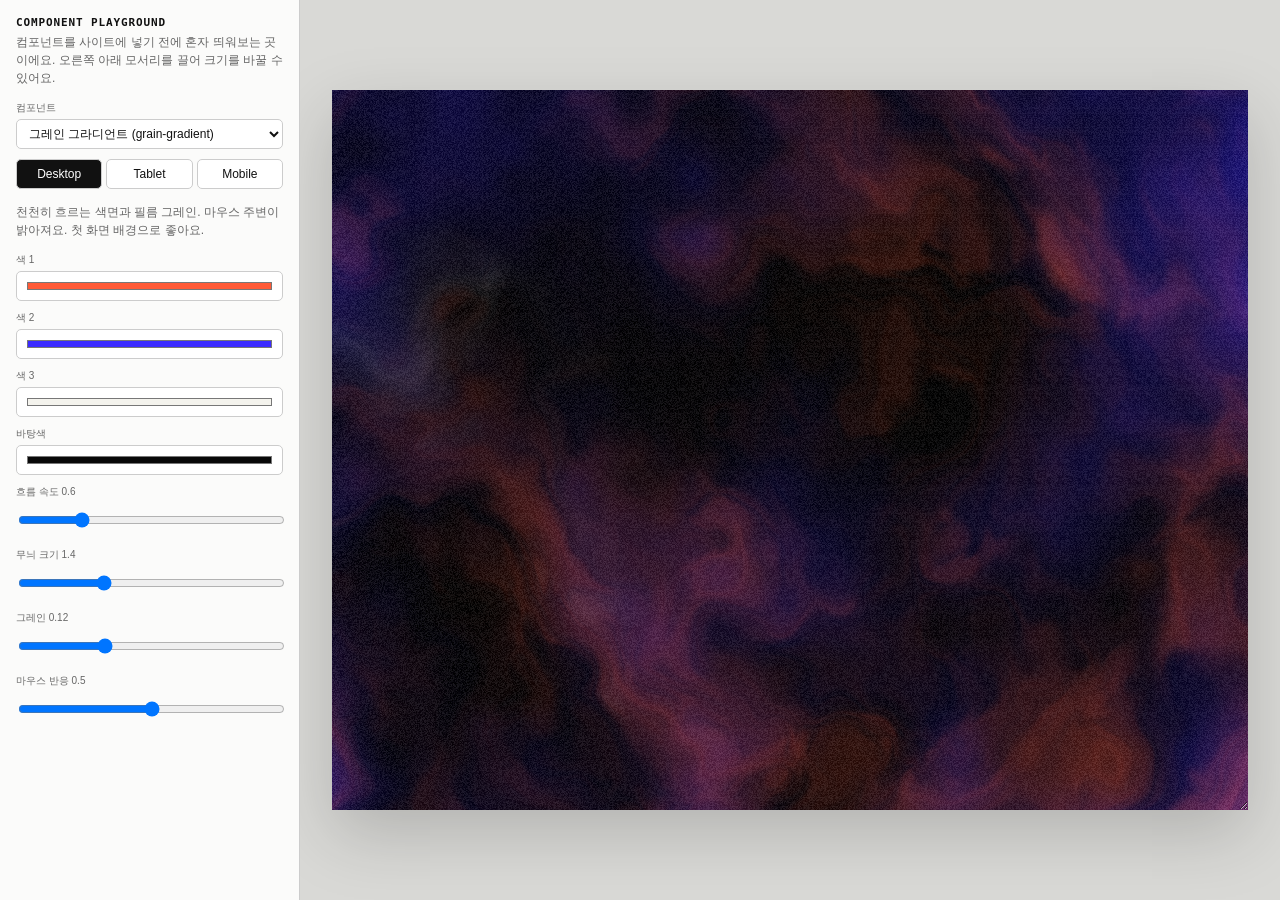
==== commit e5d2d79e: "Archive Studio 6: 미디어 표현 기능, 컴포넌트 4종, 편집기 단축키 이미지·영상을 재료로 쓰는 기능 - 모든 블록 모양으로 자르기(clipShape/clipCusto" ====
--- a/components/playground.html
+++ b/components/playground.html
@@ -5,7 +5,7 @@
     <meta name="viewport" content="width=device-width, initial-scale=1" />
     <meta name="robots" content="noindex" />
     <title>Component Playground</title>
-    <link rel="stylesheet" href="../styles.css?v=studio5" />
+    <link rel="stylesheet" href="../styles.css?v=studio6" />
     <style>
       body { background: #d9d9d6; color: #111; font: 12px Arial, sans-serif; margin: 0; }
       .playground { display: grid; grid-template-columns: 300px minmax(0, 1fr); min-height: 100vh; }
@@ -38,7 +38,7 @@
       <main><div class="stage" data-stage style="width:1200px;height:720px"></div></main>
     </div>
     <script type="module">
-      import { loadComponentMetas, mountComponents, resolveProps } from "../archive/components-host.js?v=studio5";
+      import { loadComponentMetas, mountComponents, resolveProps } from "../archive/components-host.js?v=studio6";
       const params = new URLSearchParams(location.search);
       const picker = document.querySelector("[data-pick]");
       const form = document.querySelector("[data-props]");
--- a/styles.css
+++ b/styles.css
@@ -726,3 +726,23 @@
   .studio-topbar__context span { display: none; }
   .archive-studio__topbar .studio-breakpoints button { padding: 5px 7px; }
 }
+
+/* ===== Archive Studio 6: focal point · hover effects · clip shapes · studio drop zone ===== */
+.canvas-block__content img, .canvas-block__content video { object-position: var(--focal, 50% 50%); }
+.canvas-block[data-hover-effect] .canvas-block__content { overflow: hidden; position: relative; }
+.canvas-block[data-hover-effect] .canvas-block__content img, .canvas-block[data-hover-effect] .canvas-block__content video { transition: transform .7s cubic-bezier(.22,1,.36,1), filter .5s ease, opacity .5s ease; }
+.canvas-block[data-hover-effect="lift"] .canvas-block__content { transition: transform .5s cubic-bezier(.22,1,.36,1), box-shadow .5s ease; }
+.canvas-block[data-hover-effect="color"] .canvas-block__content img, .canvas-block[data-hover-effect="color"] .canvas-block__content video { filter: grayscale(1); }
+.canvas-hover-swap { inset: 0; opacity: 0; position: absolute; }
+@media (hover: hover) {
+  .canvas-block[data-hover-effect="zoom"]:hover .canvas-block__content img, .canvas-block[data-hover-effect="zoom"]:hover .canvas-block__content video { transform: scale(1.07); }
+  .canvas-block[data-hover-effect="color"]:hover .canvas-block__content img, .canvas-block[data-hover-effect="color"]:hover .canvas-block__content video { filter: grayscale(0); }
+  .canvas-block[data-hover-effect="gray"]:hover .canvas-block__content img, .canvas-block[data-hover-effect="gray"]:hover .canvas-block__content video { filter: grayscale(1); }
+  .canvas-block[data-hover-effect="bright"]:hover .canvas-block__content img, .canvas-block[data-hover-effect="bright"]:hover .canvas-block__content video { filter: brightness(1.18); }
+  .canvas-block[data-hover-effect="lift"]:hover .canvas-block__content { box-shadow: 0 24px 48px rgba(0,0,0,.18); transform: translateY(-8px); }
+  .canvas-block[data-hover-effect="swap"]:hover .canvas-hover-swap { opacity: 1; }
+}
+@media (prefers-reduced-motion: reduce) {
+  .canvas-block[data-hover-effect] .canvas-block__content img, .canvas-block[data-hover-effect] .canvas-block__content video, .canvas-block[data-hover-effect="lift"] .canvas-block__content { transition: none; }
+}
+.archive-studio__workspace.is-dropping { box-shadow: inset 0 0 0 3px var(--studio-accent, #2f6bff); }
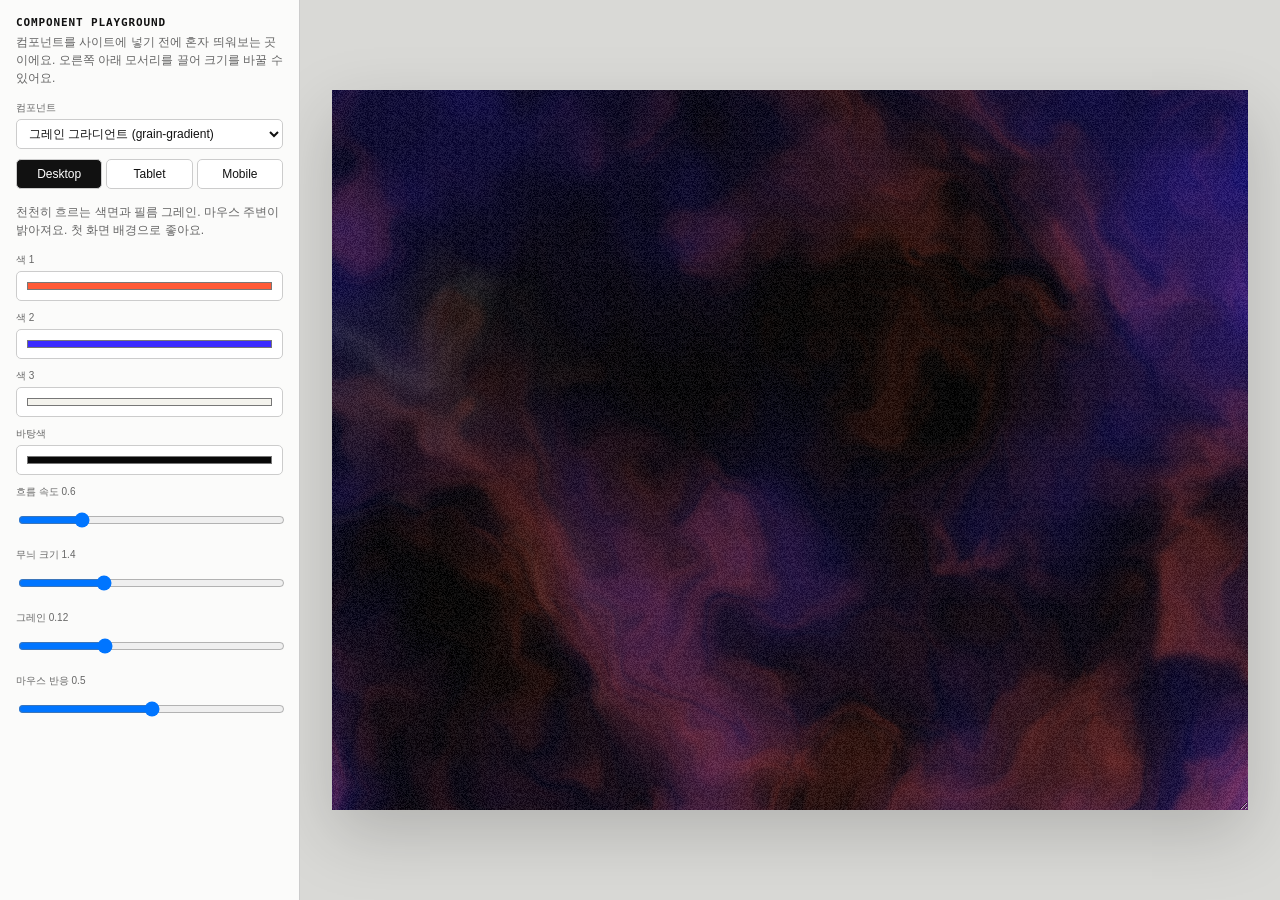
==== commit 5fd20cb7: "Archive Studio 7: 다중 선택·정렬·스마트 가이드·핸들, 글자 편집, 폰트 고르기, 미디어 세부 편집기 손맛 - 다중 선택(Shift+클릭·러버밴드·Ctrl+A), 묶" ====
--- a/components/playground.html
+++ b/components/playground.html
@@ -5,7 +5,7 @@
     <meta name="viewport" content="width=device-width, initial-scale=1" />
     <meta name="robots" content="noindex" />
     <title>Component Playground</title>
-    <link rel="stylesheet" href="../styles.css?v=studio6" />
+    <link rel="stylesheet" href="../styles.css?v=studio7" />
     <style>
       body { background: #d9d9d6; color: #111; font: 12px Arial, sans-serif; margin: 0; }
       .playground { display: grid; grid-template-columns: 300px minmax(0, 1fr); min-height: 100vh; }
@@ -38,7 +38,7 @@
       <main><div class="stage" data-stage style="width:1200px;height:720px"></div></main>
     </div>
     <script type="module">
-      import { loadComponentMetas, mountComponents, resolveProps } from "../archive/components-host.js?v=studio6";
+      import { loadComponentMetas, mountComponents, resolveProps } from "../archive/components-host.js?v=studio7";
       const params = new URLSearchParams(location.search);
       const picker = document.querySelector("[data-pick]");
       const form = document.querySelector("[data-props]");
--- a/styles.css
+++ b/styles.css
@@ -361,7 +361,7 @@
 .archive-studio__center.is-motion-mode .archive-studio__workspace { background-color: #cfd0d8; }
 .archive-studio__center.is-motion-mode .canvas-block { cursor: crosshair; }
 .archive-studio__center.is-motion-mode .canvas-block__resize { display: none !important; }
-.canvas-block__resize { background: #fff; border: calc(1px / var(--studio-zoom,1)) solid var(--studio-accent); bottom: calc(-5px / var(--studio-zoom,1)); cursor: nwse-resize !important; display: none; height: calc(10px / var(--studio-zoom,1)); padding: 0; position: absolute; right: calc(-5px / var(--studio-zoom,1)); touch-action: none; width: calc(10px / var(--studio-zoom,1)); z-index: 10; }
+.canvas-block__resize { background: #fff; border: calc(1px / var(--studio-zoom,1)) solid var(--studio-accent); cursor: nwse-resize !important; display: none; height: calc(10px / var(--studio-zoom,1)); padding: 0; position: absolute; touch-action: none; width: calc(10px / var(--studio-zoom,1)); z-index: 10; }
 .canvas-block.is-selected .canvas-block__resize { display: block; }
 .canvas-block.is-locked .canvas-block__resize { display: none; }
 [data-public-draggable] { cursor: grab; touch-action: none; }
@@ -746,3 +746,109 @@
   .canvas-block[data-hover-effect] .canvas-block__content img, .canvas-block[data-hover-effect] .canvas-block__content video, .canvas-block[data-hover-effect="lift"] .canvas-block__content { transition: none; }
 }
 .archive-studio__workspace.is-dropping { box-shadow: inset 0 0 0 3px var(--studio-accent, #2f6bff); }
+
+/* ===== Archive Studio 7: 다중 선택 · 정렬 · 스마트 가이드 · 핸들 8개+회전 · 글자 편집 · 우클릭 메뉴 · 레이어 패널 · 폰트 고르기 ===== */
+.archive-studio .canvas-block { --handle: calc(10px / var(--studio-zoom,1)); --handle-offset: calc(-5px / var(--studio-zoom,1)); }
+.canvas-block__resize--nw { left: var(--handle-offset); top: var(--handle-offset); cursor: nwse-resize !important; }
+.canvas-block__resize--n { left: calc(50% - var(--handle) / 2); top: var(--handle-offset); cursor: ns-resize !important; }
+.canvas-block__resize--ne { right: var(--handle-offset); top: var(--handle-offset); cursor: nesw-resize !important; }
+.canvas-block__resize--e { right: var(--handle-offset); top: calc(50% - var(--handle) / 2); cursor: ew-resize !important; }
+.canvas-block__resize--se { right: var(--handle-offset); bottom: var(--handle-offset); cursor: nwse-resize !important; }
+.canvas-block__resize--s { left: calc(50% - var(--handle) / 2); bottom: var(--handle-offset); cursor: ns-resize !important; }
+.canvas-block__resize--sw { left: var(--handle-offset); bottom: var(--handle-offset); cursor: nesw-resize !important; }
+.canvas-block__resize--w { left: var(--handle-offset); top: calc(50% - var(--handle) / 2); cursor: ew-resize !important; }
+.canvas-block__rotate { background: #fff; border: calc(1px / var(--studio-zoom,1)) solid var(--studio-accent); border-radius: 50%; cursor: grab; display: none; height: calc(12px / var(--studio-zoom,1)); left: 50%; padding: 0; position: absolute; top: calc(-30px / var(--studio-zoom,1)); touch-action: none; transform: translateX(-50%); width: calc(12px / var(--studio-zoom,1)); z-index: 10; }
+.canvas-block__rotate::before { background: var(--studio-accent); content: ""; height: calc(18px / var(--studio-zoom,1)); left: 50%; position: absolute; top: 100%; transform: translateX(-50%); width: calc(1px / var(--studio-zoom,1)); }
+.canvas-block__rotate:active { cursor: grabbing; }
+.canvas-block.is-selected .canvas-block__rotate { display: block; }
+.canvas-block.is-locked .canvas-block__rotate, .archive-studio__center.is-motion-mode .canvas-block__rotate, .archive-canvas.is-multi .canvas-block__rotate, .archive-canvas.is-multi .canvas-block__resize, .canvas-block.is-text-editing .canvas-block__rotate, .canvas-block.is-text-editing .canvas-block__resize { display: none !important; }
+.archive-studio .archive-canvas.is-multi .canvas-block.is-selected::after { border-style: solid; box-shadow: none; }
+.archive-studio .archive-canvas.is-multi .canvas-block.is-primary::after { box-shadow: 0 0 0 calc(2px / var(--studio-zoom,1)) rgba(77,92,255,.22); }
+.studio-selection-box { border: calc(1px / var(--studio-zoom,1)) dashed var(--studio-accent); pointer-events: none; position: absolute; z-index: 9997; }
+.studio-selection-box span { background: var(--studio-accent); color: #fff; font: calc(10px / var(--studio-zoom,1)) var(--mono); left: calc(-1px / var(--studio-zoom,1)); padding: calc(2px / var(--studio-zoom,1)) calc(6px / var(--studio-zoom,1)); position: absolute; top: 100%; white-space: nowrap; }
+.studio-marquee { background: rgba(77,92,255,.08); border: calc(1px / var(--studio-zoom,1)) solid var(--studio-accent); pointer-events: none; position: absolute; z-index: 9999; }
+.studio-guide { background: #ff2d6f; pointer-events: none; position: absolute; z-index: 9999; }
+.studio-guide--v { width: calc(1px / var(--studio-zoom,1)); }
+.studio-guide--h { height: calc(1px / var(--studio-zoom,1)); }
+.studio-guide.is-canvas { background: var(--studio-accent); opacity: .85; }
+.archive-studio .canvas-block.is-text-editing { cursor: text; }
+.archive-studio .canvas-block.is-text-editing .canvas-block__content { pointer-events: auto; }
+.archive-studio .canvas-block.is-text-editing .canvas-block__text, .archive-studio .canvas-block.is-text-editing .canvas-block__button { caret-color: var(--studio-accent); cursor: text; outline: 0; overflow: visible; user-select: text; -webkit-user-select: text; }
+.archive-studio .canvas-block.is-text-editing::after { border-color: var(--studio-accent); border-style: dashed; }
+.studio-align { align-items: center; display: flex; gap: 3px; margin: 0 0 10px; }
+.studio-align button { align-items: center; background: #fff; border: 1px solid #d3d3cf; border-radius: 5px; color: #333; display: inline-flex; height: 28px; justify-content: center; padding: 0; width: 28px; }
+.studio-align button:hover:not(:disabled) { background: #eef0ff; border-color: var(--studio-accent); color: var(--studio-accent); }
+.studio-align button:disabled { color: #bbb; cursor: default; }
+.studio-align button svg { fill: none; height: 14px; stroke: currentColor; stroke-width: 1.4; width: 14px; }
+.studio-align button svg rect { fill: currentColor; stroke: none; opacity: .75; }
+.studio-align i { background: #d9d9d6; height: 18px; margin: 0 4px; width: 1px; }
+.studio-help--tight { margin: 4px 0 6px; }
+.studio-selection-list { list-style: none; margin: 0; padding: 0; }
+.studio-selection-list li { align-items: center; border-bottom: 1px solid #ededeb; display: grid; font-size: 11px; gap: 7px; grid-template-columns: 16px minmax(0,1fr) auto; padding: 6px 2px; }
+.studio-selection-list li span { overflow: hidden; text-overflow: ellipsis; white-space: nowrap; }
+.studio-selection-list li small { color: #777; font-family: var(--mono); font-size: 9px; }
+.studio-layer__icon { color: #555; display: inline-block; font-family: var(--mono); font-size: 9px; font-style: normal; margin-right: 4px; min-width: 10px; text-align: center; text-transform: none; }
+.studio-layer.is-primary { box-shadow: inset 2px 0 0 var(--studio-accent); }
+.studio-layer[draggable="true"] { cursor: grab; }
+.studio-layer.is-dragging { opacity: .45; }
+.studio-layer.is-drop-before { box-shadow: inset 0 2px 0 var(--studio-accent); }
+.studio-layer.is-drop-after { box-shadow: inset 0 -2px 0 var(--studio-accent); }
+.studio-layer__rename { font-size: 11px !important; min-height: 24px !important; padding: 2px 6px !important; width: 100%; }
+.studio-layer-search { font-size: 11px !important; margin: -6px 0 8px; min-height: 28px !important; }
+.studio-context-menu { background: #fff; border: 1px solid #d3d3cf; border-radius: 8px; box-shadow: 0 12px 40px rgba(0,0,0,.18); font-family: Arial, sans-serif; font-size: 11px; min-width: 210px; padding: 4px; position: fixed; z-index: 10001; }
+.studio-context-menu button { align-items: center; background: transparent; border: 0; border-radius: 5px; color: #111; cursor: pointer; display: flex; font: inherit; gap: 16px; justify-content: space-between; padding: 7px 9px; text-align: left; width: 100%; }
+.studio-context-menu button:hover:not(:disabled) { background: #eef0ff; color: var(--studio-accent, #4d5cff); }
+.studio-context-menu button:disabled { color: #b4b4b0; cursor: default; }
+.studio-context-menu kbd { color: #8a8a86; font: 9px var(--mono); }
+.studio-context-menu button:hover:not(:disabled) kbd { color: inherit; opacity: .7; }
+.studio-context-menu hr { border: 0; border-top: 1px solid #ebebe8; margin: 4px 6px; }
+.studio-font-field { align-items: end; display: grid; gap: 6px; grid-template-columns: minmax(0,1fr) 40px; }
+.studio-font-field label { margin-bottom: 10px; }
+.studio-font-pick { background: #fff; border: 1px solid #d3d3cf; border-radius: 5px; font-size: 14px; height: 32px; margin-bottom: 10px; overflow: hidden; padding: 0; white-space: nowrap; }
+.studio-font-pick:hover { border-color: var(--studio-accent); color: var(--studio-accent); }
+.studio-font-picker { background: #fff; border: 1px solid #d3d3cf; border-radius: 10px; box-shadow: 0 18px 60px rgba(0,0,0,.22); color: #111; display: grid; font-family: Arial, sans-serif; grid-template-rows: auto minmax(0,1fr) auto; max-height: min(72vh, 640px); position: fixed; z-index: 10002; }
+.studio-font-picker__head { border-bottom: 1px solid #e6e6e3; display: grid; gap: 6px; grid-template-columns: minmax(0,1fr) 32px; padding: 8px; }
+.studio-font-picker__head input { border: 1px solid #d3d3cf; border-radius: 6px; font-size: 12px; min-height: 32px; padding: 6px 9px; width: 100%; }
+.studio-font-picker__head button { background: transparent; border: 0; border-radius: 6px; cursor: pointer; font-size: 12px; }
+.studio-font-picker__head button:hover { background: #f0f0ed; }
+.studio-font-picker__list { overflow: auto; padding: 6px; }
+.studio-font-picker__label { color: #777; font: 9px var(--mono); letter-spacing: .08em; margin: 10px 6px 4px; text-transform: uppercase; }
+.studio-font-picker__list button { background: transparent; border: 0; border-radius: 7px; cursor: pointer; display: flex; flex-direction: column; gap: 2px; padding: 8px 9px; text-align: left; width: 100%; }
+.studio-font-picker__list button[hidden], .studio-font-picker__label[hidden] { display: none; }
+.studio-font-picker__list button:hover { background: #f2f2ff; }
+.studio-font-picker__list button.is-current { background: #eef0ff; box-shadow: inset 2px 0 0 var(--studio-accent); }
+.studio-font-picker__list button strong { font-size: 15px; font-weight: 500; line-height: 1.2; }
+.studio-font-picker__list button small { color: #555; font-size: 12px; line-height: 1.3; }
+.studio-font-picker__help { border-top: 1px solid #e6e6e3; color: #777; font-size: 10px; line-height: 1.5; margin: 0; padding: 8px 10px; }
+/* Studio 7 · A10 여러 이미지 넣기 선택 / A11 포컬 포인트 썸네일 / A12 호버 스크럽 */
+.studio-choice { align-items: center; background: rgba(14,14,16,.55); backdrop-filter: blur(6px); display: flex; inset: 0; justify-content: center; position: fixed; z-index: 10003; }
+.studio-choice__card { background: #fbfbfa; border: 1px solid #cfcfcb; border-radius: 12px; box-shadow: 0 24px 64px rgba(0,0,0,.25); color: #111; font-family: Arial, sans-serif; max-width: 460px; padding: 24px; width: calc(100% - 32px); }
+.studio-choice__card h3 { font-size: 16px; letter-spacing: -.01em; margin: 0 0 8px; }
+.studio-choice__card p { color: #66665f; font-size: 12px; line-height: 1.55; margin: 0 0 16px; }
+.studio-choice__options { display: grid; gap: 8px; }
+.studio-choice__options button { background: #fff; border: 1px solid #cfcfcb; border-radius: 8px; cursor: pointer; display: flex; flex-direction: column; font: inherit; gap: 3px; padding: 12px 14px; text-align: left; }
+.studio-choice__options button strong { font-size: 13px; }
+.studio-choice__options button small { color: #77776f; font-size: 10px; }
+.studio-choice__options button:hover, .studio-choice__options button:focus-visible { border-color: var(--studio-accent, #4d5cff); box-shadow: 0 0 0 2px rgba(77,92,255,.15); outline: 0; }
+.studio-choice__cancel { background: transparent; border: 0; color: #777; cursor: pointer; font: inherit; font-size: 11px; margin-top: 12px; padding: 6px 0; }
+.studio-focal { aspect-ratio: 16 / 10; background: #e6e6e3 center / cover no-repeat; border: 1px solid #d3d3cf; border-radius: 6px; cursor: crosshair; margin: 0 0 10px; overflow: hidden; position: relative; touch-action: none; user-select: none; }
+.studio-focal.is-empty { align-items: center; display: flex; justify-content: center; }
+.studio-focal small { color: #777; font-size: 10px; padding: 0 20px; pointer-events: none; text-align: center; }
+.studio-focal__dot { border: 2px solid #fff; border-radius: 50%; box-shadow: 0 0 0 1px rgba(0,0,0,.45), 0 2px 8px rgba(0,0,0,.35); height: 16px; left: 50%; pointer-events: none; position: absolute; top: 50%; transform: translate(-50%, -50%); width: 16px; }
+.studio-focal__dot::before, .studio-focal__dot::after { background: rgba(255,255,255,.75); content: ""; position: absolute; }
+.studio-focal__dot::before { height: 1px; left: -120px; right: -120px; top: 50%; }
+.studio-focal__dot::after { bottom: -120px; left: 50%; top: -120px; width: 1px; }
+.canvas-native-media--scrub { cursor: ew-resize; }
+.canvas-media-scrub-hint { background: rgba(17,17,17,.75); border-radius: 999px; bottom: 14px; color: #fff; font: 10px var(--mono); left: 50%; letter-spacing: .04em; padding: 6px 12px; pointer-events: none; position: absolute; transform: translateX(-50%) scale(var(--archive-control-scale,1)); transition: opacity .4s ease; z-index: 4; }
+.canvas-native-media--scrub.is-scrubbed .canvas-media-scrub-hint { opacity: 0; }
+@media (hover: none) { .canvas-media-scrub-hint { display: none; } }
+/* Studio 7 · C2 페이지 배경 미디어 */
+.archive-canvas__bg { inset: 0; overflow: hidden; pointer-events: none; position: absolute; z-index: 0; }
+.archive-canvas__bg img, .archive-canvas__bg video { display: block; height: 100%; inset: 0; position: absolute; width: 100%; }
+.archive-canvas__bg-overlay, .archive-canvas__bg-noise, .archive-canvas__bg-drift { inset: 0; position: absolute; }
+.archive-canvas__bg-noise { background-repeat: repeat; background-size: 160px 160px; mix-blend-mode: overlay; opacity: .35; }
+.archive-canvas__bg-drift { background-size: 220% 220% !important; animation: archive-bg-drift 18s ease-in-out infinite alternate; }
+.archive-canvas__bg-note { background: rgba(17,17,17,.7); border-radius: 999px; color: #fff; font: 10px var(--mono); left: 50%; padding: 6px 12px; position: absolute; top: 24px; transform: translateX(-50%); white-space: nowrap; }
+@keyframes archive-bg-drift { from { background-position: 0% 0%; } to { background-position: 100% 100%; } }
+@media (prefers-reduced-motion: reduce) { .archive-canvas__bg-drift { animation: none; } }
+.archive-motion-paused .archive-canvas__bg-drift { animation-play-state: paused; }
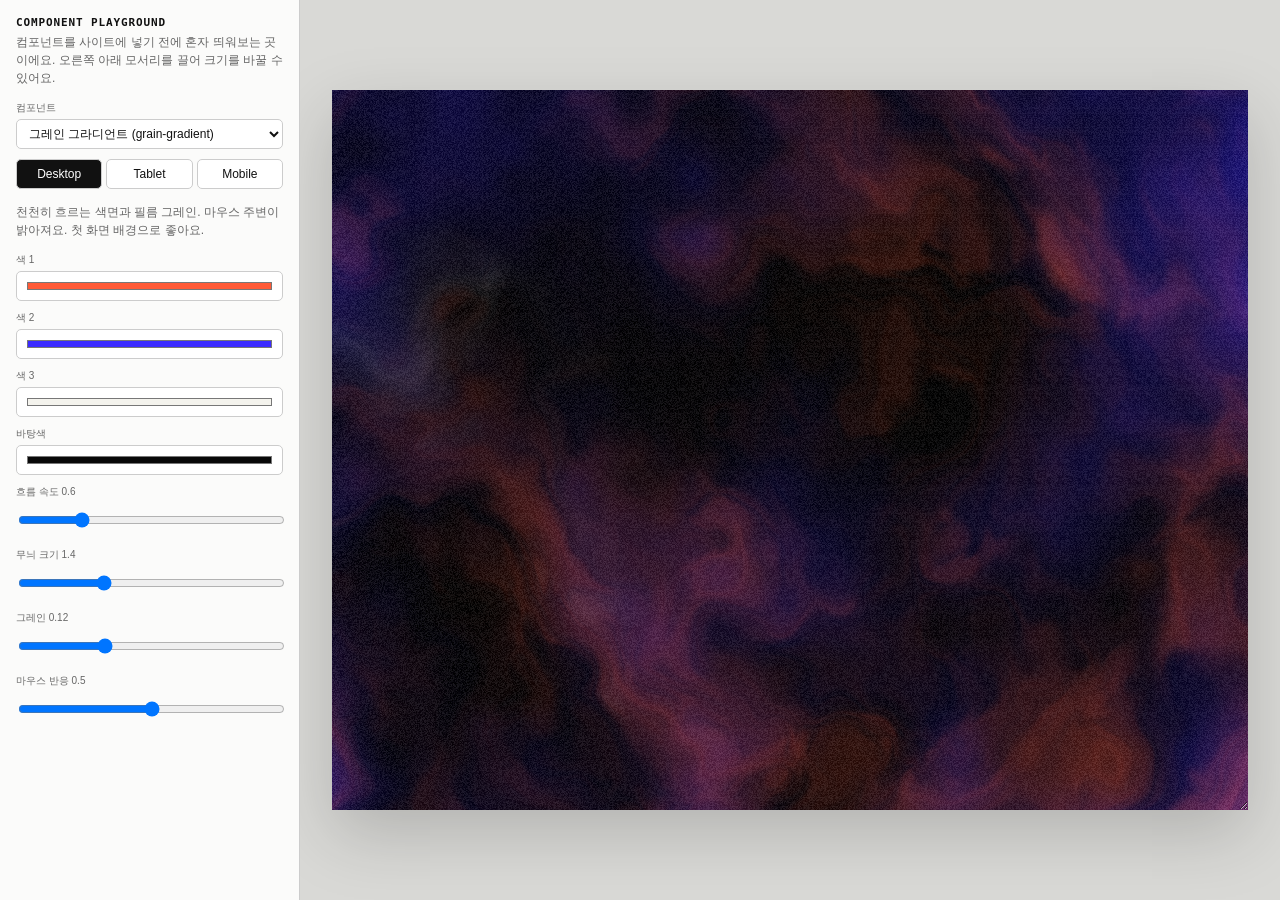
==== commit e84cc140: "Archive Studio 8: 편집기 도구·템플릿·체크포인트·GitHub 게시·마스크/듀오톤·폼·다크 모드·컴포넌트 4종 편집기 UI/UX - 선택 툴바(단일·다중), 토스트 알" ====
--- a/components/playground.html
+++ b/components/playground.html
@@ -5,7 +5,7 @@
     <meta name="viewport" content="width=device-width, initial-scale=1" />
     <meta name="robots" content="noindex" />
     <title>Component Playground</title>
-    <link rel="stylesheet" href="../styles.css?v=studio7" />
+    <link rel="stylesheet" href="../styles.css?v=studio8" />
     <style>
       body { background: #d9d9d6; color: #111; font: 12px Arial, sans-serif; margin: 0; }
       .playground { display: grid; grid-template-columns: 300px minmax(0, 1fr); min-height: 100vh; }
@@ -38,7 +38,7 @@
       <main><div class="stage" data-stage style="width:1200px;height:720px"></div></main>
     </div>
     <script type="module">
-      import { loadComponentMetas, mountComponents, resolveProps } from "../archive/components-host.js?v=studio7";
+      import { loadComponentMetas, mountComponents, resolveProps } from "../archive/components-host.js?v=studio8";
       const params = new URLSearchParams(location.search);
       const picker = document.querySelector("[data-pick]");
       const form = document.querySelector("[data-props]");
--- a/styles.css
+++ b/styles.css
@@ -852,3 +852,198 @@
 @keyframes archive-bg-drift { from { background-position: 0% 0%; } to { background-position: 100% 100%; } }
 @media (prefers-reduced-motion: reduce) { .archive-canvas__bg-drift { animation: none; } }
 .archive-motion-paused .archive-canvas__bg-drift { animation-play-state: paused; }
+
+/* ===== Archive Studio 8 · 편집기 UI: 토스트 · 모달 · 명령 팔레트 · 선택 툴바 · 줌 · 요소 타일 · 빈 페이지 ===== */
+.studio-toasts { bottom: 22px; display: grid; gap: 6px; justify-items: center; left: 50%; pointer-events: none; position: fixed; transform: translateX(-50%); z-index: 10050; }
+.studio-toast { background: rgba(17,17,20,.94); border-radius: 999px; box-shadow: 0 10px 30px rgba(0,0,0,.25); color: #fff; font: 12px/1.3 Arial, sans-serif; max-width: min(640px, 90vw); opacity: 0; padding: 9px 16px; pointer-events: auto; transform: translateY(8px); transition: opacity .22s ease, transform .22s ease; }
+.studio-toast.is-in { opacity: 1; transform: translateY(0); }
+.studio-toast--error { background: #b3261e; }
+.studio-toast--success { background: #146c43; }
+.studio-modal { align-items: center; background: rgba(20,20,24,.46); display: flex; inset: 0; justify-content: center; padding: 24px; position: fixed; z-index: 10040; }
+.studio-modal__card { background: #fbfbfa; border-radius: 14px; box-shadow: 0 30px 80px rgba(0,0,0,.35); color: #111; display: flex; flex-direction: column; font-family: Arial, sans-serif; max-height: calc(100vh - 48px); overflow: hidden; width: min(520px, 100%); }
+.studio-modal--wide .studio-modal__card { width: min(820px, 100%); }
+.studio-modal__card > header { align-items: flex-start; border-bottom: 1px solid #e6e6e2; display: flex; justify-content: space-between; padding: 16px 18px 12px; }
+.studio-modal__card > header strong { display: block; font-size: 15px; letter-spacing: -.01em; }
+.studio-modal__card > header small { color: #767672; display: block; font-size: 11px; margin-top: 3px; }
+.studio-modal__card > header button { background: transparent; border: 0; border-radius: 6px; color: #666; cursor: pointer; font-size: 14px; height: 30px; width: 30px; }
+.studio-modal__card > header button:hover { background: #ececea; color: #111; }
+.studio-modal__body { font-size: 12px; line-height: 1.5; overflow: auto; padding: 16px 18px 18px; }
+.studio-modal__body .studio-help { color: #6f6f6a; font-size: 11px; }
+.studio-modal__actions { display: flex; gap: 8px; justify-content: flex-end; margin-top: 14px; }
+.studio-modal__actions button, .studio-modal__body .studio-button { background: #fff; border: 1px solid #cfcfcb; border-radius: 7px; cursor: pointer; font: 600 12px Arial, sans-serif; padding: 8px 14px; }
+.studio-modal__actions button.is-primary, .studio-modal__body .studio-button.is-primary { background: #111; border-color: #111; color: #fff; }
+.studio-modal__actions button.is-danger { border-color: #e4b4b0; color: #b3261e; }
+.studio-modal__body input[type="text"], .studio-modal__body input[type="url"], .studio-modal__body input[type="password"], .studio-modal__body input[type="search"], .studio-modal__body select, .studio-modal__body textarea { background: #fff; border: 1px solid #cfcfcb; border-radius: 7px; box-sizing: border-box; font: 12px Arial, sans-serif; min-height: 34px; padding: 7px 10px; width: 100%; }
+.studio-modal__body label { display: grid; gap: 4px; margin-bottom: 10px; }
+.studio-modal__body label > span { color: #55554f; font-size: 11px; }
+.studio-palette { align-items: flex-start; background: rgba(20,20,24,.32); display: flex; inset: 0; justify-content: center; padding: 10vh 16px 16px; position: fixed; z-index: 10045; }
+.studio-palette__card { background: #fff; border-radius: 14px; box-shadow: 0 30px 80px rgba(0,0,0,.35); display: flex; flex-direction: column; font-family: Arial, sans-serif; max-height: 70vh; overflow: hidden; width: min(640px, 100%); }
+.studio-palette__card input { background: transparent; border: 0; border-bottom: 1px solid #e6e6e2; box-sizing: border-box; font: 15px Arial, sans-serif; outline: 0; padding: 16px 18px; width: 100%; }
+.studio-palette__list { overflow: auto; padding: 6px; }
+.studio-palette__list button { align-items: center; background: transparent; border: 0; border-radius: 8px; color: #111; cursor: pointer; display: grid; font: 12px Arial, sans-serif; gap: 10px; grid-template-columns: 64px minmax(0,1fr) auto auto; padding: 8px 10px; text-align: left; width: 100%; }
+.studio-palette__list button.is-active { background: #eef0ff; }
+.studio-palette__list button em { color: #7a7a74; font-family: var(--mono); font-size: 9px; font-style: normal; letter-spacing: .06em; text-transform: uppercase; }
+.studio-palette__list button span { overflow: hidden; text-overflow: ellipsis; white-space: nowrap; }
+.studio-palette__list button small { color: #86867f; font-size: 10px; margin-left: 8px; }
+.studio-palette__list button kbd, .studio-palette footer kbd, .studio-shortcuts kbd, .studio-context-menu kbd { background: #f1f1ee; border: 1px solid #d8d8d3; border-bottom-width: 2px; border-radius: 4px; color: #444; font: 10px var(--mono); padding: 1px 5px; }
+.studio-palette__list button i { color: var(--studio-accent, #4d5cff); font-size: 7px; font-style: normal; }
+.studio-palette__empty { color: #7a7a74; font-size: 12px; margin: 0; padding: 18px 14px; text-align: center; }
+.studio-palette footer { border-top: 1px solid #e6e6e2; color: #7a7a74; display: flex; font-size: 10px; gap: 14px; padding: 8px 16px; }
+.studio-palette footer kbd { margin-right: 3px; }
+.studio-shortcuts { display: grid; gap: 14px 22px; grid-template-columns: repeat(auto-fit, minmax(230px, 1fr)); }
+.studio-shortcuts h4 { color: #4d5cff; font-family: var(--mono); font-size: 9px; letter-spacing: .08em; margin: 0 0 8px; text-transform: uppercase; }
+.studio-shortcuts dl { margin: 0; }
+.studio-shortcuts dl > div { align-items: baseline; border-bottom: 1px solid #ededeb; display: grid; gap: 10px; grid-template-columns: minmax(118px, auto) 1fr; padding: 6px 0; }
+.studio-shortcuts dt span { color: #999; margin: 0 3px; }
+.studio-shortcuts dd { color: #333; font-size: 11px; margin: 0; }
+.studio-float-toolbar { align-items: center; background: #15151a; border-radius: 9px; box-shadow: 0 10px 28px rgba(0,0,0,.28); color: #fff; display: flex; gap: 2px; padding: 4px; position: absolute; transform: scale(calc(1 / var(--studio-zoom,1))); transform-origin: left top; z-index: 9998; }
+.studio-float-toolbar button { align-items: center; background: transparent; border: 0; border-radius: 6px; color: #fff; cursor: pointer; display: inline-flex; font: 13px Arial, sans-serif; height: 28px; justify-content: center; min-width: 28px; padding: 0 5px; }
+.studio-float-toolbar button b { font-family: Georgia, serif; font-size: 15px; }
+.studio-float-toolbar button:hover:not(:disabled) { background: rgba(255,255,255,.14); }
+.studio-float-toolbar button:disabled { color: rgba(255,255,255,.3); cursor: default; }
+.studio-float-toolbar > i { background: rgba(255,255,255,.18); height: 18px; margin: 0 3px; width: 1px; }
+.studio-float-toolbar .studio-align { display: contents; }
+.studio-float-toolbar .studio-align button { background: transparent; border: 0; color: #fff; height: 28px; width: 28px; }
+.studio-float-toolbar .studio-align button:hover:not(:disabled) { background: rgba(255,255,255,.14); border-color: transparent; color: #fff; }
+.studio-float-toolbar .studio-align button:disabled { color: rgba(255,255,255,.3); }
+.studio-float-toolbar .studio-align i { background: rgba(255,255,255,.18); }
+.studio-float-toolbar svg { fill: none; height: 14px; stroke: currentColor; stroke-width: 1.4; width: 14px; }
+.studio-float-toolbar svg rect { fill: currentColor; opacity: .75; stroke: none; }
+.archive-canvas.is-multi .studio-float-toolbar { margin-top: calc(-6px / var(--studio-zoom,1)); }
+.studio-zoom { align-items: center; background: #e9e9e5; border: 1px solid #d0d0cc; border-radius: 7px; display: inline-flex; gap: 1px; padding: 2px; }
+.archive-studio__topbar .studio-zoom button { background: transparent; border: 0; border-radius: 5px; font-size: 12px; min-height: 26px; min-width: 26px; padding: 0 6px; }
+.archive-studio__topbar .studio-zoom button:hover { background: #fff; }
+.archive-studio__topbar .studio-zoom select { background: transparent; border: 0; font: 11px var(--mono); min-height: 26px; padding: 0 2px; }
+.archive-studio__topbar [data-action="toggle-rulers"][aria-pressed="true"], .archive-studio__topbar [data-action="toggle-columns"][aria-pressed="true"] { background: var(--studio-accent); border-color: var(--studio-accent); color: #fff; }
+.archive-studio .studio-add-grid { grid-template-columns: repeat(3, 1fr); }
+.archive-studio .studio-add-grid button { align-items: center; display: flex; flex-direction: column; gap: 5px; justify-content: center; min-height: 56px; padding: 8px 4px; }
+.archive-studio .studio-add-grid button i { color: #111; font-size: 16px; font-style: normal; line-height: 1; }
+.archive-studio .studio-add-grid button span { color: #444; font-size: 10px; line-height: 1.2; text-align: center; }
+.archive-studio .studio-add-grid button:hover i { color: var(--studio-accent); }
+.studio-empty { align-items: center; display: flex; inset: 0; justify-content: center; pointer-events: none; position: absolute; z-index: 5; }
+.studio-empty > div { background: rgba(255,255,255,.92); border: 1px dashed #c9c9c4; border-radius: 14px; box-shadow: 0 20px 50px rgba(0,0,0,.08); max-width: 420px; padding: 26px 28px; pointer-events: auto; text-align: center; transform: scale(calc(1 / var(--studio-zoom,1))); }
+.studio-empty span { color: var(--studio-accent); font-family: var(--mono); font-size: 10px; letter-spacing: .08em; }
+.studio-empty h3 { font-size: 18px; letter-spacing: -.01em; margin: 8px 0 6px; }
+.studio-empty p { color: #66665f; font-size: 12px; line-height: 1.6; margin: 0 0 16px; }
+.studio-empty__actions { display: flex; flex-wrap: wrap; gap: 6px; justify-content: center; }
+.studio-empty__actions button { background: #fff; border: 1px solid #cfcfcb; border-radius: 8px; cursor: pointer; font: 600 11px Arial, sans-serif; padding: 9px 12px; }
+.studio-empty__actions button.is-primary { background: #111; border-color: #111; color: #fff; }
+body.has-studio-modal { overflow: hidden; }
+
+/* Studio 8 · B17 색 팔레트 띠 · B18 눈금자 / 가이드 / 컬럼 · B6 거리 표시 */
+.studio-palette-strip { align-items: center; display: flex; flex-wrap: wrap; gap: 5px; margin: 0 0 10px; }
+.studio-palette-strip__label { color: #686864; font-family: var(--mono); font-size: 9px; letter-spacing: .08em; margin-right: 2px; text-transform: uppercase; }
+.studio-palette-strip button[data-swatch] { border: 1px solid rgba(0,0,0,.18); border-radius: 50%; box-shadow: inset 0 0 0 1px rgba(255,255,255,.6); cursor: pointer; height: 18px; padding: 0; width: 18px; }
+.studio-palette-strip button[data-swatch]:hover { transform: scale(1.15); }
+.studio-palette-strip i { background: #d9d9d6; height: 14px; margin: 0 2px; width: 1px; }
+.studio-palette-strip__eyedropper { background: #fff; border: 1px solid #cfcfcb; border-radius: 5px; cursor: pointer; font-size: 13px; height: 22px; line-height: 1; padding: 0; width: 24px; }
+.studio-palette-strip__eyedropper:hover { border-color: var(--studio-accent); color: var(--studio-accent); }
+.studio-palette-strip small { color: #8a8a85; flex-basis: 100%; font-size: 9px; }
+.studio-color--field .studio-color__row input[type="color"] { border: 1px solid #cfcfcb; border-radius: 6px; cursor: pointer; height: 32px; }
+.archive-studio__center { position: relative; }
+.studio-ruler { background: #f4f4f1; cursor: ns-resize; position: absolute; touch-action: none; z-index: 30; }
+.studio-ruler--h { border-bottom: 1px solid #c9c9c4; }
+.studio-ruler--v { border-right: 1px solid #c9c9c4; cursor: ew-resize; }
+.studio-ruler[hidden], .studio-ruler-corner[hidden] { display: none; }
+.studio-ruler-corner { background: #ebebe7; border: 0; border-bottom: 1px solid #c9c9c4; border-right: 1px solid #c9c9c4; color: #777; cursor: pointer; font-size: 9px; padding: 0; position: absolute; z-index: 31; }
+.studio-ruler-corner:hover { color: #111; }
+.studio-page-guide { position: absolute; z-index: 9996; }
+.archive-canvas:not(.has-guides) .studio-page-guide { display: none; }
+.studio-page-guide--v { cursor: ew-resize; top: 0; width: calc(1px / var(--studio-zoom,1)); background: #19a7ff; }
+.studio-page-guide--h { cursor: ns-resize; left: 0; height: calc(1px / var(--studio-zoom,1)); background: #19a7ff; }
+.studio-page-guide::before { content: ""; inset: calc(-4px / var(--studio-zoom,1)); position: absolute; }
+.studio-page-guide span { background: #19a7ff; border-radius: 3px; color: #fff; display: none; font: 10px var(--mono); padding: 2px 5px; position: absolute; transform: scale(calc(1 / var(--studio-zoom,1))); transform-origin: left top; white-space: nowrap; }
+.studio-page-guide--v span { left: calc(4px / var(--studio-zoom,1)); top: calc(6px / var(--studio-zoom,1)); }
+.studio-page-guide--h span { left: calc(6px / var(--studio-zoom,1)); top: calc(4px / var(--studio-zoom,1)); }
+.studio-page-guide:hover span, .studio-page-guide.is-dragging span { display: block; }
+.studio-page-guide.is-dragging { background: #0a7fd1; }
+.studio-columns { inset: 0 auto auto 0; pointer-events: none; position: absolute; width: 100%; z-index: 0; }
+.studio-columns i { background: rgba(255,94,196,.07); border-left: 1px dashed rgba(255,94,196,.45); border-right: 1px dashed rgba(255,94,196,.45); height: 100%; position: absolute; top: 0; }
+.studio-distance { background: transparent !important; pointer-events: none; }
+.studio-distance--x { border-top: calc(1px / var(--studio-zoom,1)) dashed #ff2d6f; height: 0; }
+.studio-distance--y { border-left: calc(1px / var(--studio-zoom,1)) dashed #ff2d6f; width: 0; }
+.studio-distance span { background: #ff2d6f; border-radius: 3px; color: #fff; font: 10px var(--mono); left: 50%; padding: 1px 5px; position: absolute; top: 50%; transform: translate(-50%, -50%) scale(calc(1 / var(--studio-zoom,1))); white-space: nowrap; }
+.archive-studio__workspace.has-rulers { padding-left: calc(clamp(28px,3vw,40px) + 20px); padding-top: calc(clamp(28px,3vw,40px) + 20px); }
+
+/* Studio 8 · B15 자산 패널 · B16 템플릿 · B13 체크포인트 · B12 게시 창 */
+.studio-assets__body { display: grid; gap: 4px; }
+.studio-asset { align-items: center; background: #fff; border: 1px solid #e3e3df; border-radius: 7px; cursor: grab; display: grid; gap: 8px; grid-template-columns: 36px minmax(0,1fr) auto; padding: 5px 6px; }
+.studio-asset:active { cursor: grabbing; }
+.studio-asset img, .studio-asset i { background: #ececea; border-radius: 4px; display: grid; font-size: 12px; font-style: normal; height: 36px; object-fit: cover; place-items: center; width: 36px; }
+.studio-asset strong { display: block; font-size: 10px; font-weight: 600; overflow: hidden; text-overflow: ellipsis; white-space: nowrap; }
+.studio-asset small { color: #7a7a74; font-size: 9px; }
+.studio-asset span { display: flex; gap: 2px; }
+.studio-asset span button { background: #f6f6f3; border: 1px solid #e0e0dc; border-radius: 4px; cursor: pointer; font-size: 9px; padding: 4px 5px; }
+.studio-asset span button:hover { border-color: var(--studio-accent); color: var(--studio-accent); }
+.studio-template-tabs { display: flex; gap: 4px; margin-bottom: 14px; }
+.studio-template-tabs button { background: #f1f1ee; border: 0; border-radius: 999px; cursor: pointer; font: 600 12px Arial, sans-serif; padding: 7px 14px; }
+.studio-template-tabs button.is-active { background: #111; color: #fff; }
+.studio-modal__body h4 { color: #4d5cff; font-family: var(--mono); font-size: 9px; letter-spacing: .08em; margin: 14px 0 8px; text-transform: uppercase; }
+.studio-modal__body h4:first-child { margin-top: 0; }
+.studio-template-grid { display: grid; gap: 10px; grid-template-columns: repeat(auto-fill, minmax(170px, 1fr)); }
+.studio-template-grid button { background: #fff; border: 1px solid #dcdcd8; border-radius: 10px; cursor: pointer; display: grid; gap: 6px; padding: 10px; text-align: left; transition: border-color .15s ease, transform .15s ease; }
+.studio-template-grid button:hover { border-color: var(--studio-accent); transform: translateY(-1px); }
+.studio-template-grid strong { font-size: 12px; }
+.studio-template-grid small { color: #77776f; font-size: 10px; line-height: 1.4; }
+.studio-template-sketch { aspect-ratio: 16 / 9; background: #f6f6f3; border: 1px solid #e6e6e2; border-radius: 6px; display: block; overflow: hidden; position: relative; }
+.studio-template-sketch b { background: #c9c9c4; border-radius: 1px; position: absolute; }
+.studio-template-sketch b.is-image, .studio-template-sketch b.is-gallery, .studio-template-sketch b.is-component, .studio-template-sketch b.is-video { background: #b9bdf7; }
+.studio-template-sketch b.is-button { background: #111; border-radius: 999px; }
+.studio-template-sketch b.is-line { background: #999; }
+.studio-template-sketch b.is-text { background: #d6d6d1; }
+.studio-template-sketch--page { aspect-ratio: auto; display: grid; gap: 3px; padding: 6px; }
+.studio-template-sketch--page em { background: #fff; border: 1px solid #e0e0dc; border-radius: 3px; color: #555; font-size: 9px; font-style: normal; padding: 3px 6px; }
+.studio-checkpoint-form { display: grid; gap: 8px; grid-template-columns: minmax(0,1fr) auto; margin-bottom: 12px; }
+.studio-checkpoint-list { display: grid; gap: 6px; }
+.studio-checkpoint { align-items: center; background: #fff; border: 1px solid #e3e3df; border-radius: 8px; display: flex; gap: 10px; justify-content: space-between; padding: 8px 10px; }
+.studio-checkpoint strong { display: block; font-size: 12px; }
+.studio-checkpoint small { color: #77776f; font-size: 10px; }
+.studio-checkpoint span { display: flex; gap: 4px; }
+.studio-checkpoint span button { background: #f6f6f3; border: 1px solid #e0e0dc; border-radius: 5px; cursor: pointer; font-size: 11px; padding: 5px 8px; }
+.studio-checkpoint span button:hover { border-color: var(--studio-accent); color: var(--studio-accent); }
+.studio-publish-section { border-top: 1px solid #e6e6e2; padding: 12px 0 4px; }
+.studio-publish-section:first-child { border-top: 0; padding-top: 0; }
+.studio-publish-status { background: #f3f3f0; border-radius: 7px; font-size: 12px; line-height: 1.5; margin: 10px 0 6px; padding: 9px 12px; }
+.studio-publish-status[data-kind="ok"] { background: #e6f4ea; color: #146c43; }
+.studio-publish-status[data-kind="error"] { background: #fbe9e7; color: #b3261e; }
+.studio-modal__actions--left { justify-content: flex-start; margin-top: 6px; }
+.studio-link { color: var(--studio-accent); font-size: 12px; font-weight: 600; padding: 8px 4px; text-decoration: none; }
+.studio-link:hover { text-decoration: underline; }
+.studio-fields--three { display: grid; gap: 8px; grid-template-columns: repeat(3, minmax(0,1fr)); }
+.studio-upload-list { font-size: 11px; line-height: 1.6; margin: 8px 0 0; padding-left: 18px; }
+.studio-upload-list code { background: #f1f1ee; border-radius: 3px; padding: 1px 5px; }
+.studio-upload-list button { background: #fff; border: 1px solid #cfcfcb; border-radius: 4px; cursor: pointer; font-size: 10px; margin-left: 4px; padding: 2px 6px; }
+
+/* Studio 8 · A13 마스크 · A15 듀오톤/그라디언트 편집기 · C4 폼 · C5 다크 모드 */
+.canvas-duotone { height: 0; position: absolute; width: 0; }
+.canvas-form { box-sizing: border-box; display: block; overflow: auto; position: relative; }
+.canvas-form label { display: grid; gap: 5px; margin: 0 0 12px; }
+.canvas-form label > span { font-size: .8em; opacity: .75; }
+.canvas-form input:not(.canvas-form__honey), .canvas-form textarea { background: rgba(255,255,255,.75); border: 1px solid rgba(0,0,0,.22); border-radius: 6px; box-sizing: border-box; color: inherit; font: inherit; line-height: 1.4; padding: .6em .75em; width: 100%; }
+.canvas-form input:focus, .canvas-form textarea:focus { border-color: currentColor; outline: 0; }
+.canvas-form__honey { height: 1px; left: -9999px; opacity: 0; position: absolute; width: 1px; }
+.canvas-form button[type="submit"] { background: #111; border: 0; border-radius: 999px; color: #fff; cursor: pointer; font: inherit; font-weight: 600; padding: .75em 1.6em; }
+.canvas-form button[type="submit"]:disabled { opacity: .5; }
+.canvas-form__status { font-size: .85em; margin: 10px 0 0; }
+.canvas-form__status[data-kind="ok"] { color: #146c43; }
+.canvas-form__status[data-kind="error"] { color: #b3261e; }
+.canvas-form__warn { background: #fff3cd; border-radius: 6px; color: #7a5a00; font-size: .75em; margin: 0 0 10px; padding: 8px 10px; }
+.archive-studio .canvas-form { pointer-events: none; }
+.studio-gradient__preview { border: 1px solid #d9d9d6; border-radius: 10px; height: 110px; margin-bottom: 12px; }
+.studio-gradient__stop { align-items: center; display: grid; gap: 8px; grid-template-columns: 40px minmax(0,1fr) minmax(0,1.4fr) 44px 28px; margin-bottom: 8px; }
+.studio-gradient__stop input[type="color"] { border: 1px solid #cfcfcb; border-radius: 6px; height: 34px; padding: 2px; width: 40px; }
+.studio-gradient__stop output { font: 11px var(--mono); text-align: right; }
+.studio-gradient__stop button { background: transparent; border: 0; color: #777; cursor: pointer; }
+.studio-gradient__stop button:disabled { color: #ccc; cursor: default; }
+.studio-gradient__presets { display: inline-flex; gap: 4px; margin-left: 8px; }
+.studio-modal__actions--left .studio-gradient__presets button, .studio-modal__actions--left > button { font-weight: 500; }
+.archive-theme-toggle { background: rgba(17,17,17,.85); border: 0; border-radius: 999px; bottom: 18px; color: #fff; cursor: pointer; font-size: 16px; height: 40px; left: 18px; position: fixed; width: 40px; z-index: 60; }
+html.archive-dark { color-scheme: dark; }
+html.archive-dark .archive-theme-toggle { background: rgba(255,255,255,.9); color: #111; }
+html.archive-dark body, html.archive-dark .archive-page, html.archive-dark .archive-canvas, html.archive-dark .archive-canvas__sizer, html.archive-dark [data-archive-sizer] { background: var(--archive-dark-bg, #0b0b0c) !important; }
+html.archive-dark .canvas-block__text, html.archive-dark .canvas-marquee, html.archive-dark .canvas-nav, html.archive-dark .canvas-nav a, html.archive-dark .canvas-form, html.archive-dark .canvas-form label > span { color: var(--archive-dark-text, #f4f3ed) !important; }
+html.archive-dark .canvas-block--line .canvas-block__line { background: var(--archive-dark-text, #f4f3ed) !important; opacity: .5; }
+html.archive-dark.archive-dark-dim-media .canvas-block--image img, html.archive-dark.archive-dark-dim-media .canvas-block--video video, html.archive-dark.archive-dark-dim-media .canvas-gallery__item img { filter: brightness(.82); }
+
+/* Studio 8 · 좁은 창에서 상단 버튼 줄바꿈 */
+.archive-studio__topbar .studio-topbar__actions { flex-wrap: wrap; row-gap: 4px; }
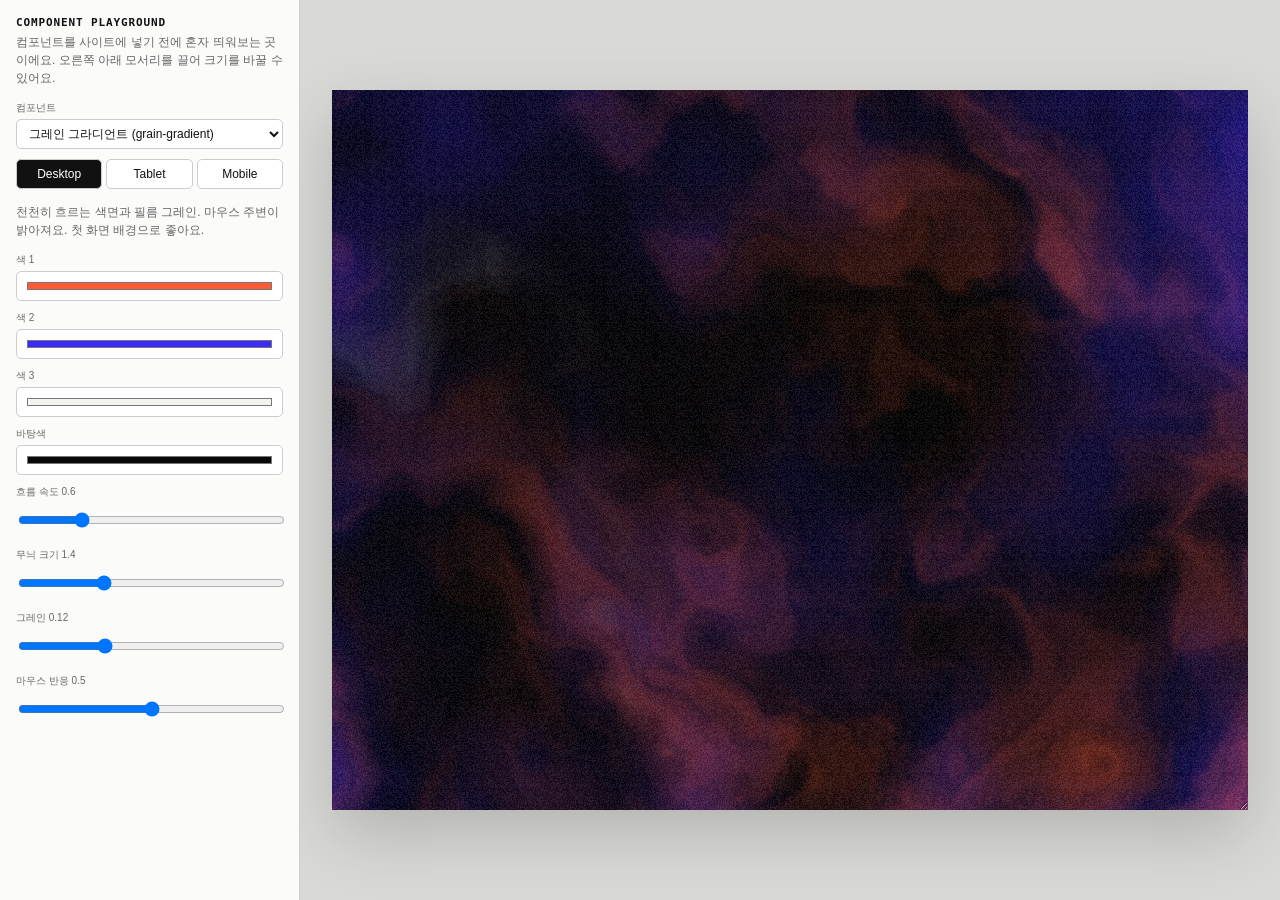
==== commit 8a39f65a: "Archive Studio 8.1: 편집기 새 얼굴 — 탭 패널·세그먼트 상단 바·디자인 토큰·다크 테마 - 디자인 토큰(색·간격·둥글기)과 Pretendard UI 글꼴(편집기에" ====
--- a/components/playground.html
+++ b/components/playground.html
@@ -5,7 +5,7 @@
     <meta name="viewport" content="width=device-width, initial-scale=1" />
     <meta name="robots" content="noindex" />
     <title>Component Playground</title>
-    <link rel="stylesheet" href="../styles.css?v=studio8" />
+    <link rel="stylesheet" href="../styles.css?v=studio8b" />
     <style>
       body { background: #d9d9d6; color: #111; font: 12px Arial, sans-serif; margin: 0; }
       .playground { display: grid; grid-template-columns: 300px minmax(0, 1fr); min-height: 100vh; }
@@ -38,7 +38,7 @@
       <main><div class="stage" data-stage style="width:1200px;height:720px"></div></main>
     </div>
     <script type="module">
-      import { loadComponentMetas, mountComponents, resolveProps } from "../archive/components-host.js?v=studio8";
+      import { loadComponentMetas, mountComponents, resolveProps } from "../archive/components-host.js?v=studio8b";
       const params = new URLSearchParams(location.search);
       const picker = document.querySelector("[data-pick]");
       const form = document.querySelector("[data-props]");
--- a/styles.css
+++ b/styles.css
@@ -1047,3 +1047,123 @@
 
 /* Studio 8 · 좁은 창에서 상단 버튼 줄바꿈 */
 .archive-studio__topbar .studio-topbar__actions { flex-wrap: wrap; row-gap: 4px; }
+
+/* ===== Studio 8.1 · 편집기 새 얼굴: 디자인 토큰 · 글꼴 · 탭 · 툴바 · 입력칸 · 다크 테마 ===== */
+.archive-studio.studio-v8 { --studio-accent: #4d5cff; --studio-accent-soft: #eef0ff; --studio-border: #e3e3df; --studio-muted: #73737b; --studio-panel: #f7f7f5; --studio-surface: #ffffff; --studio-text: #17171a; --studio-hover: #ececea; --studio-workspace: #e5e5e2; --studio-shadow: 0 1px 2px rgba(0,0,0,.06); background: var(--studio-workspace); color: var(--studio-text); font-family: "Pretendard Variable", Pretendard, -apple-system, "Segoe UI", "Apple SD Gothic Neo", "Malgun Gothic", system-ui, sans-serif; font-size: 12px; grid-template-columns: 300px minmax(0,1fr) 336px; }
+.archive-studio.studio-v8.is-dark { --studio-accent-soft: #272a4a; --studio-border: #30303a; --studio-muted: #9d9da6; --studio-panel: #1b1b1f; --studio-surface: #26262c; --studio-text: #ececef; --studio-hover: #2f2f36; --studio-workspace: #121216; --studio-shadow: 0 1px 2px rgba(0,0,0,.4); color-scheme: dark; }
+.archive-studio.studio-v8 button, .archive-studio.studio-v8 input, .archive-studio.studio-v8 textarea, .archive-studio.studio-v8 select { color: var(--studio-text); }
+.archive-studio.studio-v8 .archive-studio__left, .archive-studio.studio-v8 .archive-studio__inspector { background: var(--studio-panel); border-color: var(--studio-border); scrollbar-width: thin; }
+.archive-studio.studio-v8 .archive-studio__brand { border-bottom-color: var(--studio-border); font-family: inherit; height: 50px; padding: 0 14px; }
+.archive-studio.studio-v8 .archive-studio__brand strong { font-size: 13px; font-weight: 700; gap: 9px; letter-spacing: -.01em; text-transform: none; }
+.archive-studio.studio-v8 .archive-studio__brand b { background: linear-gradient(135deg, #4d5cff, #ff5a36); border-radius: 7px; font-family: var(--mono); font-size: 11px; height: 24px; width: 24px; }
+.archive-studio.studio-v8 .archive-studio__brand span { font-size: 10px; }
+.archive-studio.studio-v8 .studio-exit { border-bottom-color: var(--studio-border); color: var(--studio-muted); font-size: 11px; height: 32px; }
+.archive-studio.studio-v8 .studio-exit:hover { background: var(--studio-hover); color: var(--studio-text); }
+.studio-tabs { background: var(--studio-panel); border-bottom: 1px solid var(--studio-border); display: grid; gap: 2px; grid-template-columns: repeat(4, 1fr); padding: 8px 10px; position: sticky; top: 0; z-index: 6; }
+.studio-tabs button { background: transparent; border: 0; border-radius: 7px; color: var(--studio-muted); cursor: pointer; font: 600 11px/1 inherit; font-family: inherit; padding: 8px 4px; }
+.studio-tabs button:hover { background: var(--studio-hover); color: var(--studio-text); }
+.studio-tabs button.is-active { background: var(--studio-surface); box-shadow: var(--studio-shadow); color: var(--studio-text); }
+.studio-tabs button small { color: var(--studio-muted); font-size: 9px; }
+.archive-studio__left[data-tab="layers"] [data-left-panel]:not([data-left-panel="layers"]), .archive-studio__left[data-tab="insert"] [data-left-panel]:not([data-left-panel="insert"]), .archive-studio__left[data-tab="assets"] [data-left-panel]:not([data-left-panel="assets"]), .archive-studio__left[data-tab="settings"] [data-left-panel]:not([data-left-panel="settings"]) { display: none; }
+.archive-studio.studio-v8 details[data-left-panel] > summary { display: none; }
+.archive-studio.studio-v8 .studio-site-settings__body { border-top: 0; padding: 14px 14px 6px; }
+.archive-studio.studio-v8 .studio-assets { padding: 14px; }
+.archive-studio.studio-v8 .studio-panel { border-bottom-color: var(--studio-border); padding: 14px 14px 16px; }
+.archive-studio.studio-v8 .studio-panel h2, .archive-studio.studio-v8 .studio-insert__label, .archive-studio.studio-v8 .studio-page-group__label, .archive-studio.studio-v8 .inspector-head span, .archive-studio.studio-v8 .studio-palette-strip__label, .archive-studio.studio-v8 .inspector-empty span { color: var(--studio-muted); font-family: inherit; font-size: 10px; font-weight: 700; letter-spacing: .04em; }
+.archive-studio.studio-v8 .studio-panel__head small, .archive-studio.studio-v8 .studio-page-group__label small { font-family: inherit; }
+.archive-studio.studio-v8 .studio-page-group { background: var(--studio-surface); border: 1px solid var(--studio-border); border-radius: 9px; }
+.archive-studio.studio-v8 .studio-page-group__label small { background: var(--studio-hover); color: var(--studio-muted); }
+.archive-studio.studio-v8 .studio-page-row:hover { background: var(--studio-hover); }
+.archive-studio.studio-v8 .studio-page-row.is-active { background: var(--studio-accent-soft); border-color: transparent; box-shadow: none; }
+.archive-studio.studio-v8 .studio-page-row strong { font-size: 12px; font-weight: 600; }
+.archive-studio.studio-v8 .studio-page-row > div button { color: var(--studio-muted); }
+.archive-studio.studio-v8 .studio-page-row > div button:hover { background: var(--studio-hover); color: var(--studio-text); }
+.archive-studio.studio-v8 .studio-page-create button { background: var(--studio-surface); border-color: var(--studio-border); border-radius: 8px; font-size: 11px; font-weight: 600; }
+.archive-studio.studio-v8 .studio-page-create button:first-child { background: var(--studio-accent); border-color: var(--studio-accent); color: #fff; }
+.archive-studio.studio-v8 .studio-layer { border-radius: 7px; font-size: 12px; gap: 8px; grid-template-columns: 34px minmax(0,1fr) auto; padding: 6px 8px; }
+.archive-studio.studio-v8 .studio-layer span { background: var(--studio-hover); border-radius: 5px; color: var(--studio-muted); font-size: 8px; padding: 3px 0; text-align: center; }
+.archive-studio.studio-v8 .studio-layer:hover { background: var(--studio-hover); }
+.archive-studio.studio-v8 .studio-layer.is-active { background: var(--studio-accent-soft); }
+.archive-studio.studio-v8 .studio-layer.is-active span { background: var(--studio-accent); color: #fff; }
+.archive-studio.studio-v8 .studio-layer-search { background: var(--studio-surface); }
+.archive-studio.studio-v8 .studio-add-grid button, .archive-studio.studio-v8 .inspector-actions button, .archive-studio.studio-v8 .inspector-file, .archive-studio.studio-v8 .studio-callout button, .archive-studio.studio-v8 .studio-page-actions button, .archive-studio.studio-v8 .studio-presets button, .archive-studio.studio-v8 .studio-layout-row button, .archive-studio.studio-v8 .studio-component-library button, .archive-studio.studio-v8 .studio-button-row button, .archive-studio.studio-v8 .studio-asset span button, .archive-studio.studio-v8 .studio-align button { background: var(--studio-surface); border-color: var(--studio-border); border-radius: 8px; color: var(--studio-text); }
+.archive-studio.studio-v8 .studio-add-grid button:hover, .archive-studio.studio-v8 .inspector-file:hover, .archive-studio.studio-v8 .studio-component-library button:hover, .archive-studio.studio-v8 .studio-button-row button:hover { border-color: var(--studio-accent); box-shadow: 0 4px 14px rgba(77,92,255,.14); transform: translateY(-1px); }
+.archive-studio.studio-v8 .studio-add-grid button i { color: var(--studio-text); }
+.archive-studio.studio-v8 .studio-add-grid button span { color: var(--studio-muted); }
+.archive-studio.studio-v8 .studio-component-library small, .archive-studio.studio-v8 .studio-help, .archive-studio.studio-v8 .studio-muted, .archive-studio.studio-v8 .studio-callout p, .archive-studio.studio-v8 label > span, .archive-studio.studio-v8 .studio-inspector-section > summary small, .archive-studio.studio-v8 .inspector-head small, .archive-studio.studio-v8 .studio-layout-row small, .archive-studio.studio-v8 .studio-asset small, .archive-studio.studio-v8 .studio-nav-page small { color: var(--studio-muted); }
+.archive-studio.studio-v8 .studio-check span, .archive-studio.studio-v8 .studio-nav-page > label > span { color: var(--studio-text); }
+.archive-studio.studio-v8 .studio-callout { background: var(--studio-surface); border-color: var(--studio-border); border-radius: 9px; }
+.archive-studio.studio-v8 .studio-callout strong, .archive-studio.studio-v8 .studio-layout-row strong, .archive-studio.studio-v8 .studio-component-library strong { color: var(--studio-text); }
+.archive-studio.studio-v8 .studio-callout--layout { background: var(--studio-accent-soft); border-color: transparent; }
+.archive-studio.studio-v8 .studio-layout-row { background: var(--studio-surface); border: 1px solid var(--studio-border); }
+.archive-studio.studio-v8 .studio-layout-row.is-on { background: var(--studio-accent-soft); border-color: transparent; }
+.archive-studio.studio-v8 input:not([type="checkbox"]):not([type="color"]):not([type="range"]), .archive-studio.studio-v8 textarea, .archive-studio.studio-v8 select { background: var(--studio-surface); border-color: var(--studio-border); border-radius: 7px; min-height: 30px; padding: 6px 9px; }
+.archive-studio.studio-v8 input[type="number"] { font-family: var(--mono); font-size: 11px; }
+.archive-studio.studio-v8 input:not([type="checkbox"]):focus, .archive-studio.studio-v8 textarea:focus, .archive-studio.studio-v8 select:focus { border-color: var(--studio-accent); box-shadow: 0 0 0 3px rgba(77,92,255,.16); }
+.archive-studio.studio-v8 label > span { font-size: 10px; font-weight: 500; }
+.archive-studio.studio-v8 .studio-fields { gap: 8px 10px; }
+.archive-studio.studio-v8 .inspector-head { border-bottom-color: var(--studio-border); min-height: 62px; padding: 12px 16px; }
+.archive-studio.studio-v8 .inspector-head strong { font-size: 14px; font-weight: 700; letter-spacing: -.01em; }
+.archive-studio.studio-v8 .inspector-head button { background: var(--studio-surface); border: 1px solid var(--studio-border); border-radius: 7px; color: #c0392b; font-size: 11px; padding: 6px 10px; }
+.archive-studio.studio-v8 .inspector-head span i { background: var(--studio-hover); color: var(--studio-muted); }
+.archive-studio.studio-v8 .studio-inspector-section { border-bottom-color: var(--studio-border); }
+.archive-studio.studio-v8 .studio-inspector-section > summary { padding: 11px 16px; }
+.archive-studio.studio-v8 .studio-inspector-section > summary:hover { background: var(--studio-hover); }
+.archive-studio.studio-v8 .studio-inspector-section > summary span { font-size: 12px; font-weight: 700; }
+.archive-studio.studio-v8 .studio-inspector-section > summary::after { color: var(--studio-muted); content: "⌄"; font-size: 14px; line-height: 1; transition: transform .2s ease; }
+.archive-studio.studio-v8 .studio-inspector-section[open] > summary::after { content: "⌄"; transform: rotate(180deg); }
+.archive-studio.studio-v8 .studio-inspector-section__body { background: var(--studio-surface); border-top-color: var(--studio-border); padding: 14px 16px 8px; }
+.archive-studio.studio-v8 .studio-inspector-section--accent > summary { background: var(--studio-accent-soft); }
+.archive-studio.studio-v8 .studio-inspector-section--accent > summary span { color: var(--studio-accent); }
+.archive-studio.studio-v8 .studio-inspector-section--accent .studio-inspector-section__body { background: var(--studio-surface); }
+.archive-studio.studio-v8 .studio-nav-page-list { background: var(--studio-hover); }
+.archive-studio.studio-v8 .studio-nav-page { background: var(--studio-surface); }
+.archive-studio.studio-v8 .archive-studio__center { grid-template-rows: 50px minmax(0,1fr); }
+.archive-studio.studio-v8 .archive-studio__center.is-motion-mode { grid-template-rows: 50px minmax(0,1fr) 264px; }
+.archive-studio.studio-v8 .archive-studio__topbar { background: var(--studio-panel); border-bottom-color: var(--studio-border); gap: 12px; padding: 0 10px 0 12px; }
+.archive-studio.studio-v8 .studio-mode-switch, .archive-studio.studio-v8 .studio-breakpoints, .archive-studio.studio-v8 .studio-zoom { background: var(--studio-hover); border: 0; border-radius: 8px; padding: 3px; }
+.archive-studio.studio-v8 .archive-studio__topbar .studio-mode-switch button { font-weight: 600; min-height: 26px; padding: 4px 10px; }
+.archive-studio.studio-v8 .archive-studio__topbar .studio-mode-switch button.is-active, .archive-studio.studio-v8 .archive-studio__topbar .studio-breakpoints button.is-active { background: var(--studio-surface); box-shadow: var(--studio-shadow); color: var(--studio-text); }
+.archive-studio.studio-v8 .archive-studio__topbar .studio-breakpoints button.is-active small { color: var(--studio-muted); }
+.archive-studio.studio-v8 .archive-studio__topbar .studio-breakpoints button.is-empty { color: var(--studio-muted); }
+.archive-studio.studio-v8 .studio-topbar__context strong { font-size: 12px; font-weight: 700; }
+.archive-studio.studio-v8 .studio-topbar__context span { color: var(--studio-muted); }
+.archive-studio.studio-v8 .studio-topbar__context small { background: var(--studio-hover); border-radius: 999px; color: var(--studio-muted); padding: 3px 8px; }
+.archive-studio.studio-v8 .studio-topbar__actions { gap: 2px; padding: 6px 0; }
+.archive-studio.studio-v8 .archive-studio__topbar button, .archive-studio.studio-v8 .archive-studio__topbar select { background: transparent; border: 1px solid transparent; border-radius: 7px; font-size: 11px; font-weight: 500; min-height: 30px; padding: 5px 9px; }
+.archive-studio.studio-v8 .archive-studio__topbar button:hover, .archive-studio.studio-v8 .archive-studio__topbar select:hover { background: var(--studio-hover); border-color: transparent; }
+.archive-studio.studio-v8 .archive-studio__topbar [aria-pressed="true"] { background: var(--studio-accent-soft); color: var(--studio-accent); }
+.archive-studio.studio-v8 .archive-studio__topbar .studio-zoom button, .archive-studio.studio-v8 .archive-studio__topbar .studio-zoom select { min-height: 24px; }
+.archive-studio.studio-v8 .studio-topbar__actions > i { align-self: center; background: var(--studio-border); display: block; height: 18px; margin: 0 4px; width: 1px; }
+.archive-studio.studio-v8 .archive-studio__topbar .studio-publish { background: var(--studio-accent); border-color: var(--studio-accent); box-shadow: 0 6px 16px rgba(77,92,255,.3); color: #fff; font-weight: 700; margin-left: 4px; padding: 5px 14px; }
+.archive-studio.studio-v8 .archive-studio__topbar .studio-publish:hover { background: #3b49e6; }
+.archive-studio.studio-v8 .archive-studio__workspace { background-color: var(--studio-workspace); background-image: radial-gradient(rgba(0,0,0,.14) .7px, transparent .7px); }
+.archive-studio.studio-v8.is-dark .archive-studio__workspace { background-image: radial-gradient(rgba(255,255,255,.1) .7px, transparent .7px); }
+.archive-studio.studio-v8.is-dark .archive-studio__center.is-motion-mode .archive-studio__workspace { background-color: #16161c; }
+.archive-studio.studio-v8 .archive-studio__board { box-shadow: 0 1px 2px rgba(0,0,0,.12), 0 30px 80px rgba(0,0,0,.18); }
+.archive-studio.studio-v8 .studio-palette-strip__eyedropper, .archive-studio.studio-v8 .studio-color--field .studio-color__row input[type="color"] { background: var(--studio-surface); border-color: var(--studio-border); }
+.archive-studio.studio-v8 .studio-asset { background: var(--studio-surface); border-color: var(--studio-border); }
+.archive-studio.studio-v8.is-dark .studio-asset img, .archive-studio.studio-v8.is-dark .studio-asset i { background: #34343b; }
+.archive-studio.studio-v8.is-dark .studio-ruler, .archive-studio.studio-v8.is-dark .studio-ruler-corner { background: #1f1f24; border-color: #3a3a42; }
+.archive-studio.studio-v8.is-dark .studio-code-field textarea { background: #0f0f12 !important; }
+.archive-studio.studio-v8.is-dark .studio-page-group__label small { background: #3a3a42; }
+.archive-studio.studio-v8.is-dark .studio-palette-strip button[data-swatch] { border-color: rgba(255,255,255,.25); }
+.archive-studio.studio-v8.is-dark .motion-lab-dock { color-scheme: dark; }
+html.studio-dark .studio-context-menu, html.studio-dark .studio-font-picker { background: #26262c; border-color: #3a3a42; color: #ececef; }
+html.studio-dark .studio-context-menu button { color: #ececef; }
+html.studio-dark .studio-context-menu button:hover:not(:disabled) { background: #33333d; color: #fff; }
+html.studio-dark .studio-context-menu button:disabled { color: #6b6b74; }
+html.studio-dark .studio-context-menu kbd, html.studio-dark .studio-shortcuts kbd, html.studio-dark .studio-palette footer kbd, html.studio-dark .studio-palette__list button kbd { background: #1b1b1f; border-color: #3a3a42; color: #bbb; }
+html.studio-dark .studio-palette__card, html.studio-dark .studio-modal__card { background: #1f1f24; color: #ececef; }
+html.studio-dark .studio-palette__card input { border-bottom-color: #3a3a42; color: #ececef; }
+html.studio-dark .studio-palette__list button { color: #ececef; }
+html.studio-dark .studio-palette__list button.is-active { background: #2a2d4a; }
+html.studio-dark .studio-palette footer, html.studio-dark .studio-modal__card > header { border-color: #3a3a42; }
+html.studio-dark .studio-modal__card > header button { color: #bbb; }
+html.studio-dark .studio-modal__body input, html.studio-dark .studio-modal__body select, html.studio-dark .studio-modal__body textarea { background: #26262c; border-color: #3a3a42; color: #ececef; }
+html.studio-dark .studio-modal__actions button, html.studio-dark .studio-modal__body .studio-button, html.studio-dark .studio-template-grid button, html.studio-dark .studio-checkpoint, html.studio-dark .studio-checkpoint span button, html.studio-dark .studio-template-tabs button { background: #26262c; border-color: #3a3a42; color: #ececef; }
+html.studio-dark .studio-modal__actions button.is-primary, html.studio-dark .studio-modal__body .studio-button.is-primary, html.studio-dark .studio-template-tabs button.is-active { background: #4d5cff; border-color: #4d5cff; color: #fff; }
+html.studio-dark .studio-template-sketch { background: #1b1b1f; border-color: #3a3a42; }
+html.studio-dark .studio-publish-status { background: #26262c; }
+html.studio-dark .studio-shortcuts dl > div { border-bottom-color: #3a3a42; }
+html.studio-dark .studio-shortcuts dd { color: #d6d6da; }
